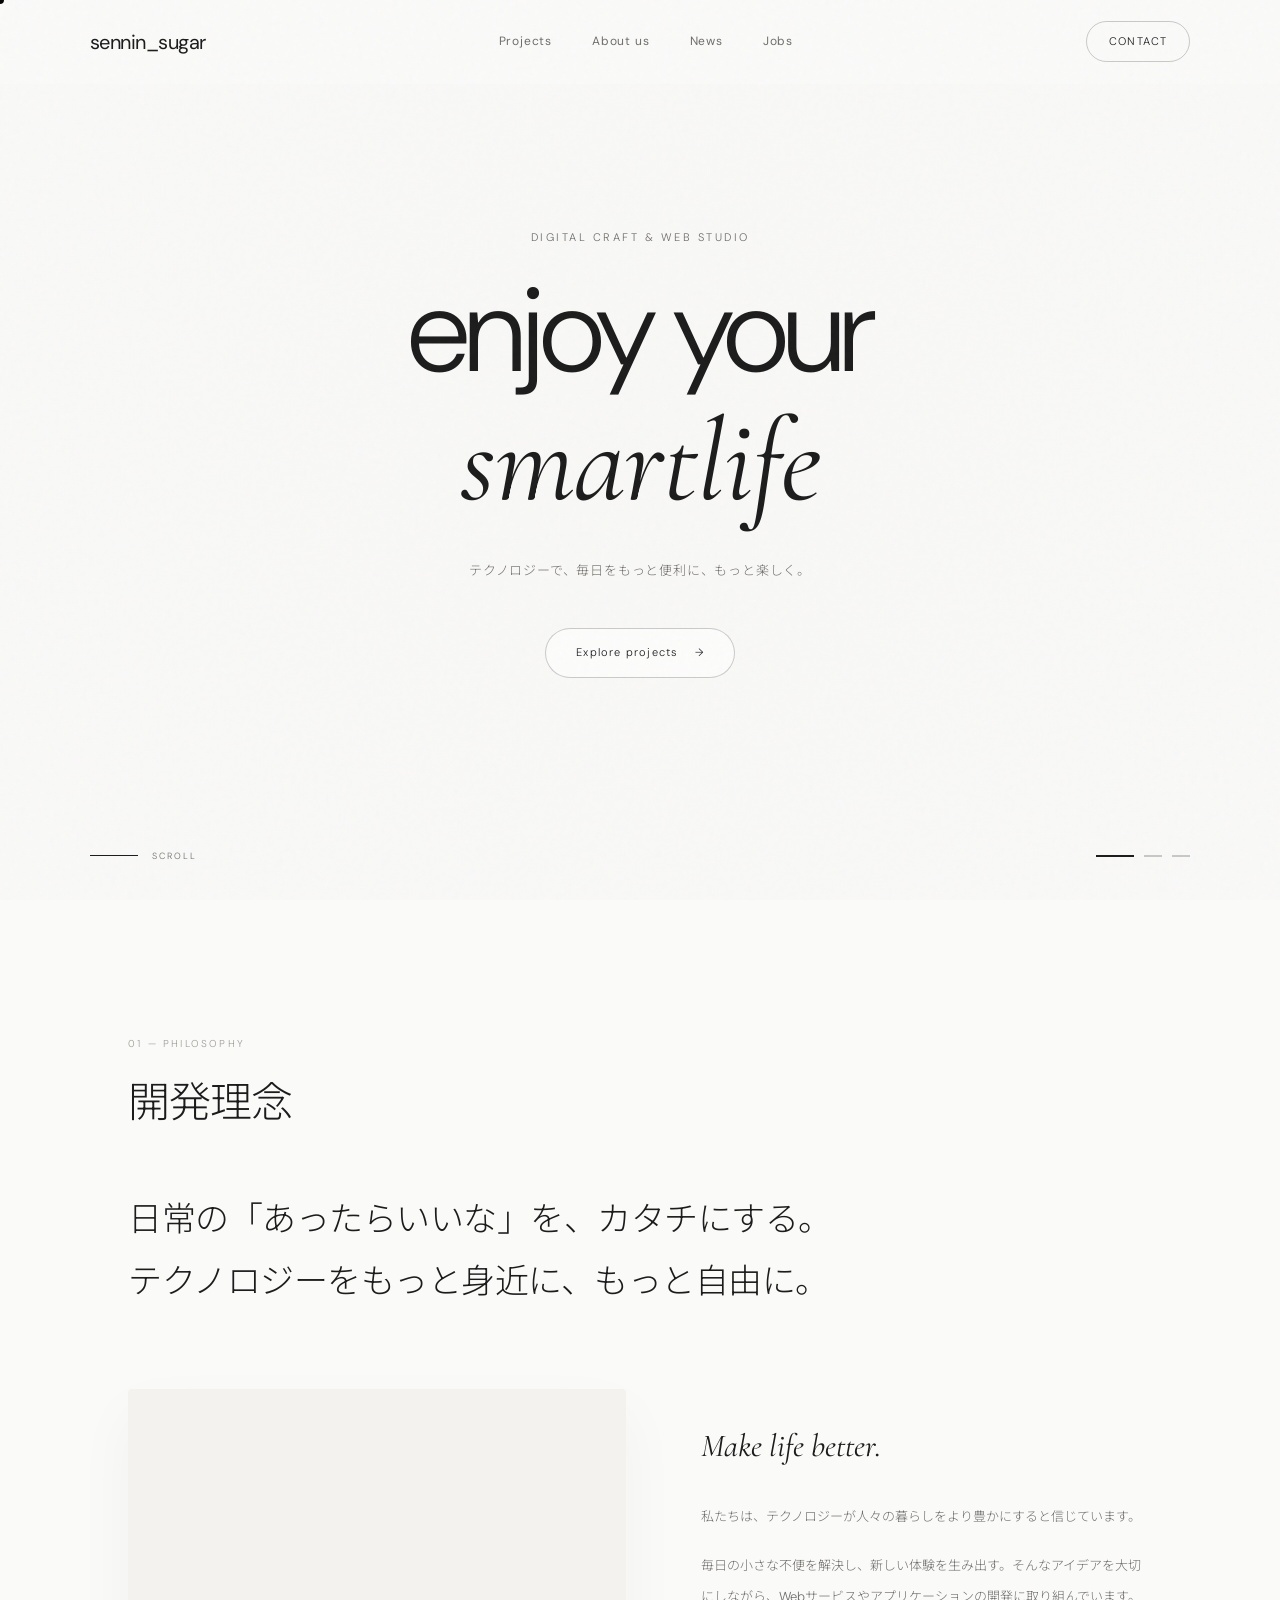
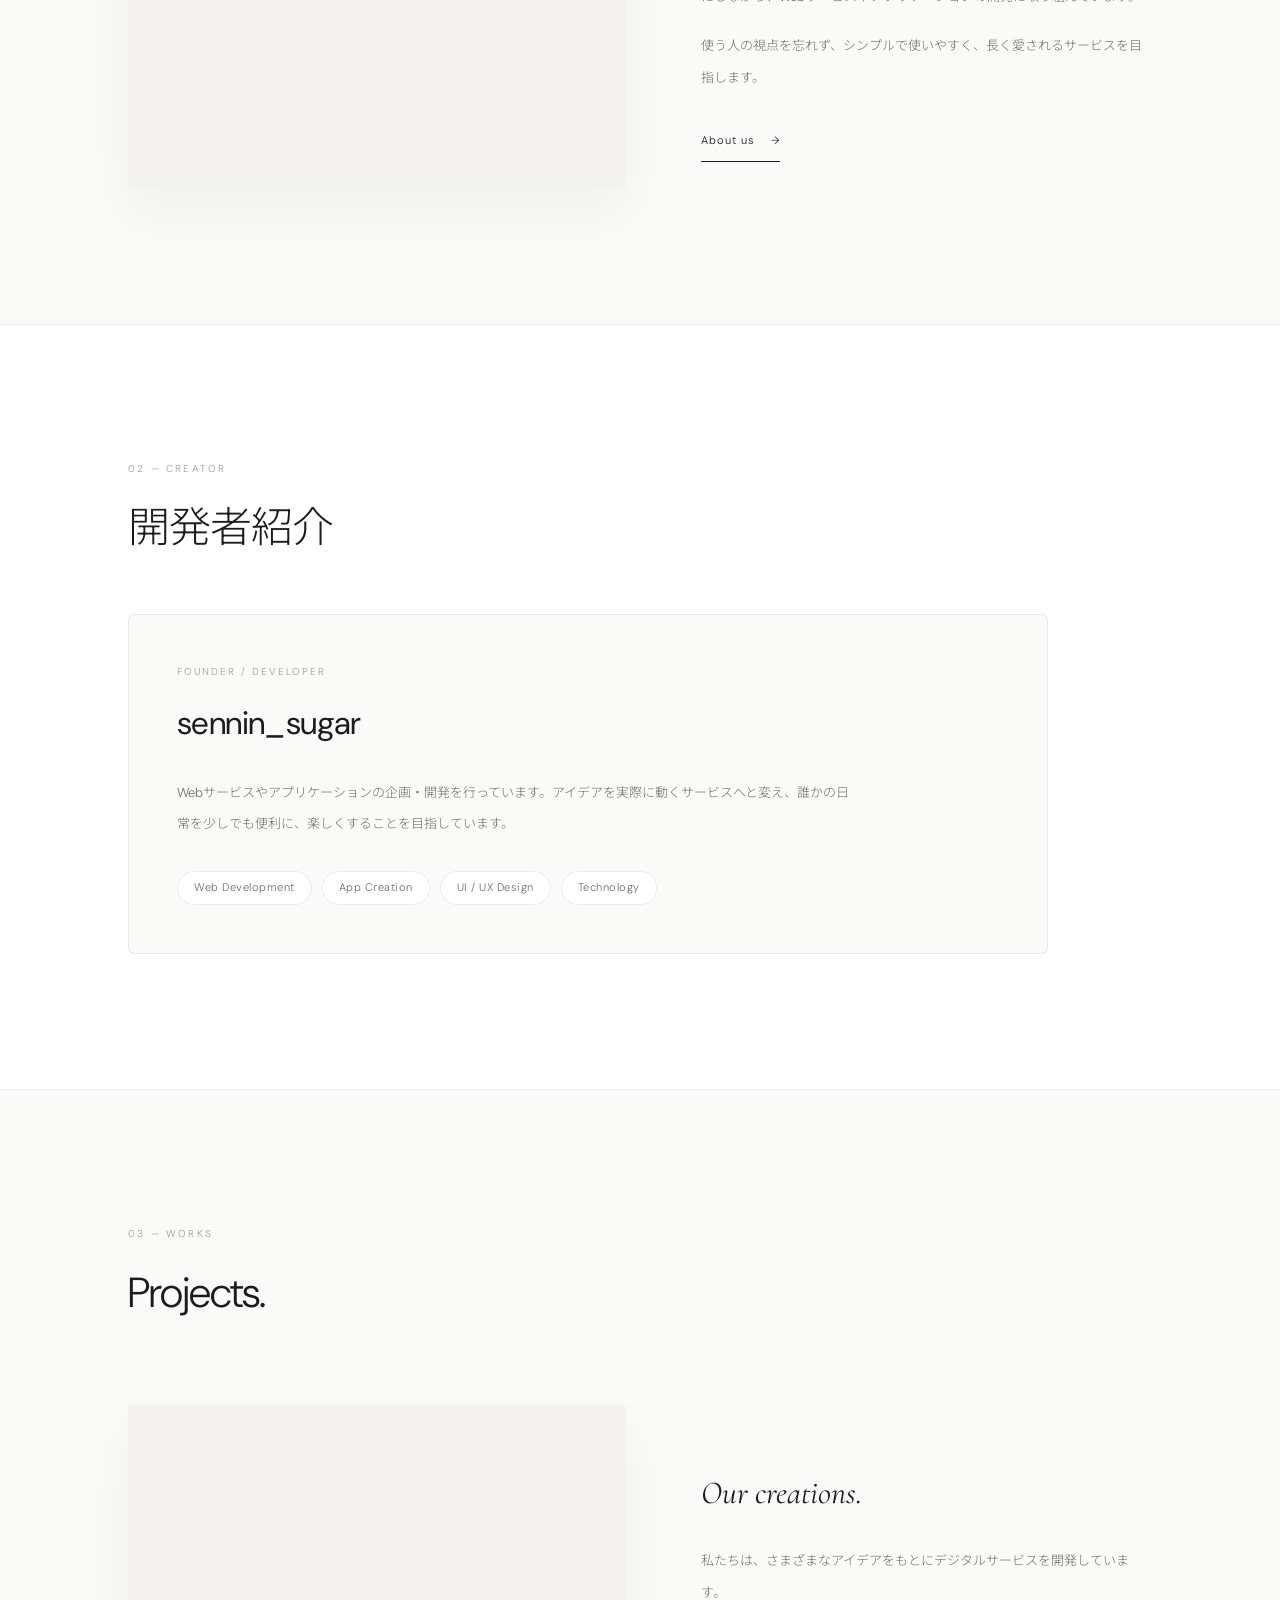
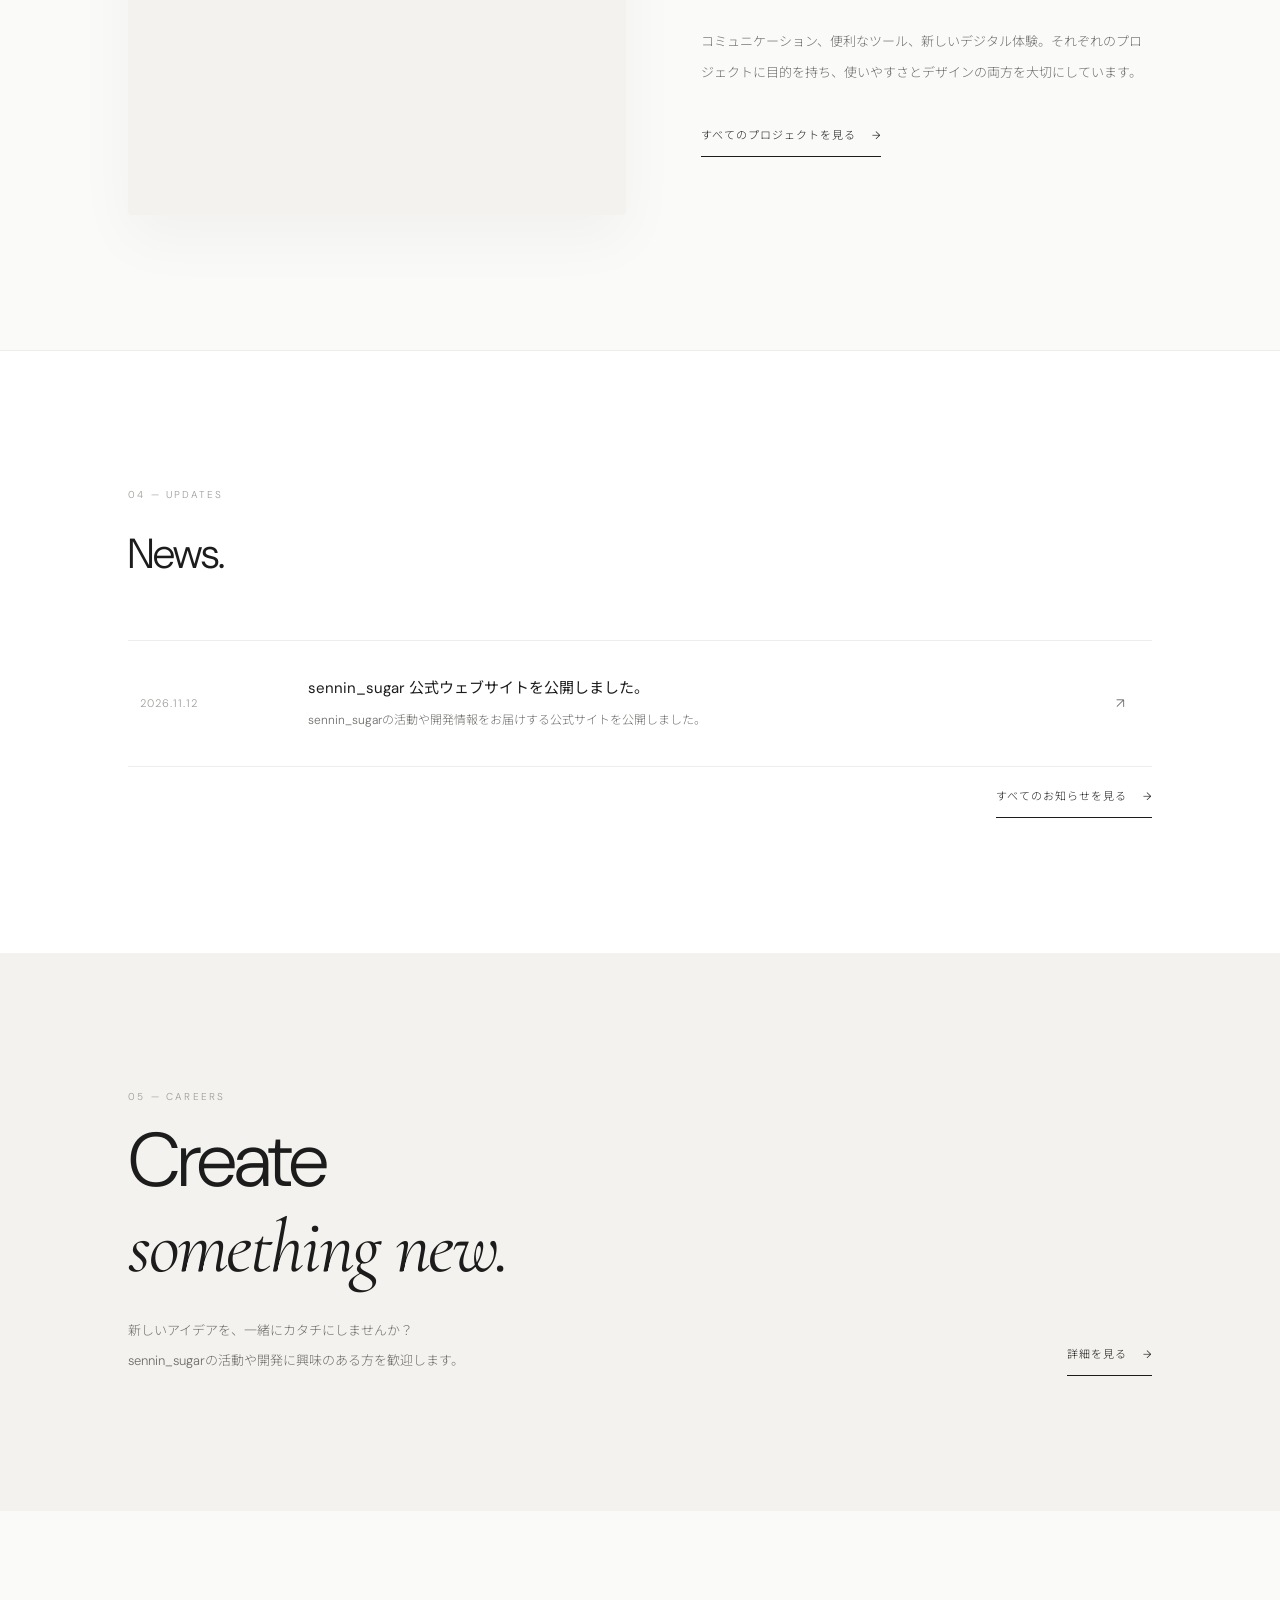
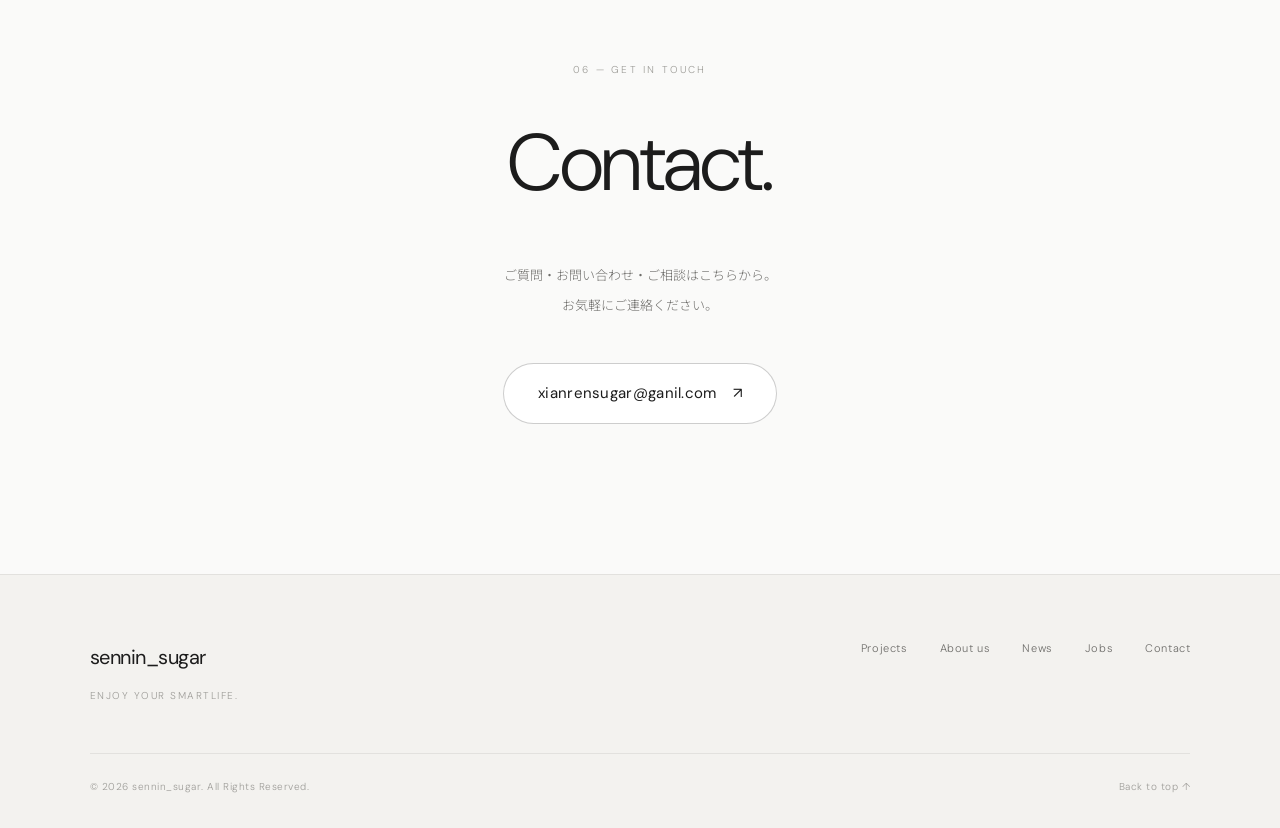
==== index.html @ de4badd2 "chore: auto-extract and push from upload folder [skip ci]" ====
<!DOCTYPE html>
<html lang="ja"><head><meta charset="UTF-8"><meta name="viewport" content="width=device-width, initial-scale=1.0"><meta name="theme-color" content="#fafaf9"><meta name="description" content="sennin_sugar official website"><title>sennin_sugar</title>
<link rel="preconnect" href="https://fonts.googleapis.com"><link rel="preconnect" href="https://fonts.gstatic.com" crossorigin><link href="https://fonts.googleapis.com/css2?family=Cormorant+Garamond:ital,wght@0,400;1,400&family=DM+Sans:wght@300;400;500&family=Noto+Sans+JP:wght@300;400;500&display=swap" rel="stylesheet"><link rel="stylesheet" href="assets/css/style.css"></head><body id="top">

<div class="cursor-dot" id="cursorDot" aria-hidden="true"></div>
<header id="header">
 <a href="index.html" class="logo">sennin_sugar</a>
 <nav class="nav" id="nav">
  <a href="projects.html">Projects</a><a href="about.html">About us</a><a href="news.html">News</a><a href="jobs.html">Jobs</a>
 </nav>
 <div class="header-right"><a href="contact.html" class="header-contact">CONTACT</a>
  <button class="menu-btn" id="menuBtn" aria-label="メニューを開く" aria-expanded="false" aria-controls="nav"><span></span><span></span></button>
 </div>
</header>

<main>
<section class="hero" id="home"><div class="hero-bg">
 <div class="hero-slide active" style="background-image:url('assets/images/hero-1.jpg')"></div>
 <div class="hero-slide" style="background-image:url('assets/images/hero-2.jpg')"></div>
 <div class="hero-slide" style="background-image:url('assets/images/hero-3.jpg')"></div>
</div><div class="hero-content"><span class="hero-eyebrow">Digital Craft &amp; Web Studio</span><h1>enjoy your<br><em>smartlife</em></h1>
<p class="hero-description">テクノロジーで、毎日をもっと便利に、もっと楽しく。</p><a href="projects.html" class="hero-link">Explore projects <span>→</span></a></div>
<div class="hero-bottom"><div class="hero-scroll"><span class="scroll-line"></span>SCROLL</div><div class="hero-pagination"><button class="hero-dot active" aria-label="画像1"></button><button class="hero-dot" aria-label="画像2"></button><button class="hero-dot" aria-label="画像3"></button></div></div></section>
<section class="section about" id="about"><div class="section-header reveal"><span class="section-label">01 — Philosophy</span><h2 class="section-title">開発理念</h2></div>
<div class="about-lead reveal delay-1">日常の「あったらいいな」を、カタチにする。<br>テクノロジーをもっと身近に、もっと自由に。</div>
<div class="about-detail"><div class="about-image reveal"><img src="assets/images/about.jpg" alt="Workspace" loading="lazy"></div><div class="about-text reveal delay-2"><h3>Make life better.</h3>
<p>私たちは、テクノロジーが人々の暮らしをより豊かにすると信じています。</p><p>毎日の小さな不便を解決し、新しい体験を生み出す。そんなアイデアを大切にしながら、Webサービスやアプリケーションの開発に取り組んでいます。</p><p>使う人の視点を忘れず、シンプルで使いやすく、長く愛されるサービスを目指します。</p><a href="about.html" class="text-link">About us <span>→</span></a></div></div></section>
<section class="section developer" id="developer"><div class="section-header reveal"><span class="section-label">02 — Creator</span><h2 class="section-title">開発者紹介</h2></div>
<div class="developer-card reveal delay-1"><p class="developer-role">FOUNDER / DEVELOPER</p><h3 class="developer-name">sennin_sugar</h3><p class="developer-info">Webサービスやアプリケーションの企画・開発を行っています。アイデアを実際に動くサービスへと変え、誰かの日常を少しでも便利に、楽しくすることを目指しています。</p><div class="developer-tags"><span>Web Development</span><span>App Creation</span><span>UI / UX Design</span><span>Technology</span></div></div></section>
<section class="section projects" id="projects"><div class="section-header reveal"><span class="section-label">03 — Works</span><h2 class="section-title">Projects.</h2></div>
<div class="project-feature"><div class="project-image reveal"><img src="assets/images/project-feature.jpg" alt="Digital project" loading="lazy"></div><div class="project-text reveal delay-2"><h3>Our creations.</h3><p>私たちは、さまざまなアイデアをもとにデジタルサービスを開発しています。</p><p>コミュニケーション、便利なツール、新しいデジタル体験。それぞれのプロジェクトに目的を持ち、使いやすさとデザインの両方を大切にしています。</p><a href="projects.html" class="text-link">すべてのプロジェクトを見る <span>→</span></a></div></div></section>
<section class="section news" id="news"><div class="section-header reveal"><span class="section-label">04 — Updates</span><h2 class="section-title">News.</h2></div><div class="news-list reveal delay-1" id="homeNews"><div class="empty-state">Newsを読み込んでいます...</div></div><div style="text-align:right"><a href="news.html" class="text-link">すべてのお知らせを見る <span>→</span></a></div></section>
<section class="section jobs" id="jobs"><div class="jobs-inner"><div class="reveal"><span class="section-label">05 — Careers</span><h2 class="jobs-title">Create<br><span>something new.</span></h2><p class="jobs-description">新しいアイデアを、一緒にカタチにしませんか？<br>sennin_sugarの活動や開発に興味のある方を歓迎します。</p></div><div class="reveal delay-2"><a href="jobs.html" class="text-link">詳細を見る <span>→</span></a></div></div></section>
<section class="section contact" id="contact"><div class="reveal"><span class="section-label">06 — Get in touch</span><h2>Contact.</h2><p>ご質問・お問い合わせ・ご相談はこちらから。<br>お気軽にご連絡ください。</p><a href="mailto:xianrensugar@ganil.com" class="contact-mail">xianrensugar@ganil.com <span>↗</span></a></div></section>
</main>

<footer><div class="footer-top"><div><a href="index.html" class="footer-logo">sennin_sugar</a><p class="footer-caption">ENJOY YOUR SMARTLIFE.</p></div>
<nav class="footer-nav"><a href="projects.html">Projects</a><a href="about.html">About us</a><a href="news.html">News</a><a href="jobs.html">Jobs</a><a href="contact.html">Contact</a></nav></div>
<div class="footer-bottom"><span>© 2026 sennin_sugar. All Rights Reserved.</span><a href="#top">Back to top ↑</a></div></footer>

<script src="assets/js/common.js"></script><script src="assets/js/home.js"></script></body></html>
---- assets/css/style.css ----
:root{--bg-main:#fafaf9;--bg-sub:#f3f2ef;--surface:#fff;--ink:#1c1c1c;--ink-muted:#6e6d6a;--ink-light:#9e9d99;--border:rgba(28,28,28,.08);--border-strong:rgba(28,28,28,.22);--font-sans:'DM Sans','Noto Sans JP',sans-serif;--font-serif:'Cormorant Garamond',serif;--ease-out:cubic-bezier(.22,1,.36,1)}
*{margin:0;padding:0;box-sizing:border-box}
html{scroll-behavior:smooth;scroll-padding-top:88px}
body{background:var(--bg-main);color:var(--ink);font-family:var(--font-sans);font-weight:300;overflow-x:hidden;-webkit-font-smoothing:antialiased;line-height:1.8}
body.menu-open{overflow:hidden}
body::before{content:"";position:fixed;inset:0;pointer-events:none;z-index:9999;opacity:.025;background-image:url("data:image/svg+xml,%3Csvg viewBox='0 0 200 200' xmlns='http://www.w3.org/2000/svg'%3E%3Cfilter id='n'%3E%3CfeTurbulence type='fractalNoise' baseFrequency='.8' numOctaves='3' stitchTiles='stitch'/%3E%3C/filter%3E%3Crect width='100%25' height='100%25' filter='url(%23n)'/%3E%3C/svg%3E")}
a{color:inherit;text-decoration:none}button{font:inherit}img{display:block;max-width:100%}::selection{background:var(--ink);color:var(--bg-main)}
@media(hover:hover) and (pointer:fine){.cursor-dot{position:fixed;top:0;left:0;width:8px;height:8px;background:#fff;border-radius:50%;pointer-events:none;z-index:10000;transform:translate(-50%,-50%);transition:width .3s var(--ease-out),height .3s var(--ease-out),opacity .3s;mix-blend-mode:difference}.cursor-dot.hovering{width:44px;height:44px;opacity:.85}}
header{position:fixed;z-index:1000;top:0;left:0;width:100%;height:84px;padding:0 7%;display:flex;align-items:center;justify-content:space-between;background:rgba(250,250,249,.82);backdrop-filter:blur(16px);-webkit-backdrop-filter:blur(16px);border-bottom:1px solid transparent;transition:height .4s var(--ease-out),border-color .4s,background .4s}
header.scrolled{height:68px;border-bottom-color:var(--border);background:rgba(250,250,249,.94)}
.logo,.footer-logo{font-size:20px;font-weight:400;letter-spacing:-.5px;white-space:nowrap}
.nav{display:flex;align-items:center;gap:40px}
.nav a{position:relative;font-size:12px;font-weight:400;letter-spacing:.8px;color:var(--ink-muted);padding:4px 0;transition:color .3s}
.nav a:after{content:"";position:absolute;bottom:0;left:0;width:100%;height:1px;background:var(--ink);transform:scaleX(0);transform-origin:right;transition:transform .4s var(--ease-out)}
.nav a:hover{color:var(--ink)}.nav a:hover:after{transform:scaleX(1);transform-origin:left}
.header-contact{font-size:11px;letter-spacing:1.2px;padding:10px 22px;border:1px solid var(--border-strong);border-radius:999px;transition:all .35s var(--ease-out)}
.header-contact:hover{background:var(--ink);color:var(--surface);border-color:var(--ink);transform:translateY(-1px)}
.header-right{display:flex;align-items:center;gap:20px}
.menu-btn{display:none;width:42px;height:42px;border:0;background:transparent;cursor:pointer;align-items:center;justify-content:center;flex-direction:column;gap:6px;position:relative;z-index:1003}
.menu-btn span{display:block;width:22px;height:1px;background:var(--ink);transition:transform .35s var(--ease-out)}
.menu-btn.active span:first-child{transform:translateY(3.5px) rotate(45deg)}.menu-btn.active span:last-child{transform:translateY(-3.5px) rotate(-45deg)}
.hero{height:100vh;height:100svh;min-height:660px;position:relative;display:flex;justify-content:center;align-items:center;overflow:hidden;background:var(--bg-sub)}
.hero-bg{position:absolute;inset:0}.hero-slide{position:absolute;inset:0;background-size:cover;background-position:center;opacity:0;transform:scale(1.03);filter:grayscale(20%) contrast(95%);transition:opacity 1.8s,transform 9s linear}.hero-slide.active{opacity:1;transform:scale(1.09)}
.hero-bg:after{content:"";position:absolute;inset:0;background:radial-gradient(circle at center,rgba(250,250,249,.72) 0%,rgba(250,250,249,.88) 100%)}
.hero-content{position:relative;z-index:2;width:100%;max-width:1100px;padding:0 24px;text-align:center}
.hero-eyebrow{display:inline-block;font-size:11px;letter-spacing:2.5px;text-transform:uppercase;color:var(--ink-muted);margin-bottom:20px;animation:appear 1.2s var(--ease-out) both}
.hero h1{font-family:var(--font-sans);font-size:clamp(54px,9.5vw,118px);font-weight:300;line-height:1.08;letter-spacing:-4px;color:var(--ink);animation:appear 1.2s .1s var(--ease-out) both}
.hero h1 em{font-family:var(--font-serif);font-style:italic;font-weight:400;letter-spacing:-1px}
.hero-description{margin-top:32px;font-size:13px;font-weight:300;line-height:2.2;letter-spacing:.8px;color:var(--ink-muted);animation:appear 1.2s .25s var(--ease-out) both}
.hero-link{display:inline-flex;align-items:center;gap:16px;margin-top:42px;padding:14px 30px;border:1px solid var(--border-strong);border-radius:999px;background:rgba(255,255,255,.5);backdrop-filter:blur(8px);font-size:11px;letter-spacing:1.2px;color:var(--ink);animation:appear 1.2s .4s var(--ease-out) both;transition:all .4s var(--ease-out)}
.hero-link:hover{background:var(--ink);color:var(--surface);border-color:var(--ink);gap:24px}
.hero-bottom{position:absolute;z-index:2;left:7%;right:7%;bottom:36px;display:flex;align-items:center;justify-content:space-between}
.hero-scroll{display:flex;align-items:center;gap:14px;color:var(--ink-muted);font-size:9px;letter-spacing:2px}
.scroll-line{width:48px;height:1px;background:rgba(28,28,28,.2);position:relative;overflow:hidden}.scroll-line:after{content:"";position:absolute;inset:0;background:var(--ink);animation:scroll 2.2s infinite var(--ease-out)}
@keyframes scroll{from{transform:translateX(-100%)}to{transform:translateX(100%)}}
.hero-pagination{display:flex;align-items:center;gap:10px}.hero-dot{width:18px;height:2px;background:rgba(28,28,28,.22);border:0;cursor:pointer;transition:width .4s var(--ease-out),background .3s}.hero-dot.active{width:38px;background:var(--ink)}
@keyframes appear{from{opacity:0;transform:translateY(20px)}to{opacity:1;transform:translateY(0)}}
.section{padding:135px 10%;position:relative}.section-header{margin-bottom:48px}.section-label{display:block;font-size:10px;letter-spacing:2.2px;text-transform:uppercase;color:var(--ink-light);margin-bottom:12px}.section-title{font-size:clamp(32px,4vw,42px);font-weight:300;letter-spacing:-1px}
.reveal{opacity:0;transform:translateY(24px);transition:opacity .9s var(--ease-out),transform .9s var(--ease-out)}.reveal.visible{opacity:1;transform:translateY(0)}.delay-1{transition-delay:.12s}.delay-2{transition-delay:.24s}
.about{background:var(--bg-main)}.about-lead{max-width:860px;font-size:clamp(22px,3vw,34px);line-height:1.85;font-weight:300;letter-spacing:-.5px;color:var(--ink)}
.about-detail,.project-feature{display:grid;grid-template-columns:1.05fr .95fr;align-items:center;gap:75px;margin-top:75px}
.about-image,.project-image{height:400px;overflow:hidden;border-radius:4px;background:var(--bg-sub);box-shadow:0 24px 60px rgba(0,0,0,.04)}
.about-image img,.project-image img{width:100%;height:100%;object-fit:cover;transition:transform 1.2s var(--ease-out)}.about-image:hover img,.project-image:hover img{transform:scale(1.04)}
.about-text h3,.project-text h3{font-family:var(--font-serif);font-style:italic;font-size:32px;font-weight:400;margin-bottom:26px;color:var(--ink)}
.about-text p,.project-text p{color:var(--ink-muted);font-size:13px;line-height:2.4;margin-bottom:18px}
.developer{background:var(--surface);border-top:1px solid var(--border);border-bottom:1px solid var(--border)}
.developer-card{max-width:920px;padding:48px;background:var(--bg-main);border:1px solid var(--border);border-radius:6px;position:relative}
.developer-role{font-size:10px;color:var(--ink-light);letter-spacing:2px;margin-bottom:14px}.developer-name{font-size:32px;font-weight:400;letter-spacing:-.6px;margin-bottom:24px}.developer-info{max-width:680px;font-size:13px;line-height:2.4;color:var(--ink-muted)}
.developer-tags{display:flex;flex-wrap:wrap;gap:10px;margin-top:32px}.developer-tags span{color:var(--ink-muted);font-size:11px;letter-spacing:.5px;padding:6px 16px;background:var(--surface);border:1px solid var(--border);border-radius:999px;transition:border-color .3s,color .3s}.developer-tags span:hover{border-color:var(--ink);color:var(--ink)}
.projects{background:var(--bg-main)}.project-image{height:410px}.project-text h3{margin-bottom:24px}
.text-link{display:inline-flex;align-items:center;gap:16px;margin-top:20px;padding-bottom:10px;border-bottom:1px solid var(--ink);font-size:11px;letter-spacing:1px;transition:gap .35s var(--ease-out),opacity .3s}.text-link:hover{gap:26px;opacity:.7}
.news{background:var(--surface);border-top:1px solid var(--border)}.news-list{border-top:1px solid var(--border)}
.news-item{display:grid;grid-template-columns:140px 1fr 40px;align-items:center;gap:28px;padding:34px 12px;border-bottom:1px solid var(--border);transition:background .35s,padding .35s var(--ease-out)}
.news-item:hover{background:var(--bg-main);padding-left:22px}.news-date{font-size:11px;letter-spacing:1px;color:var(--ink-light)}.news-content h3{font-size:15px;font-weight:400;line-height:1.8;color:var(--ink)}.news-content p{font-size:12px;color:var(--ink-muted);line-height:2;margin-top:6px}.news-arrow{font-size:14px;color:var(--ink-muted);text-align:center;transition:transform .35s var(--ease-out),color .3s}.news-item:hover .news-arrow{transform:translate(3px,-3px);color:var(--ink)}
.jobs{background:var(--bg-sub)}.jobs-inner{display:flex;align-items:flex-end;justify-content:space-between;gap:40px}.jobs-title{font-size:clamp(44px,6.5vw,76px);font-weight:300;letter-spacing:-2px;line-height:1.12}.jobs-title span{font-family:var(--font-serif);font-style:italic;font-weight:400}.jobs-description{margin-top:26px;color:var(--ink-muted);font-size:13px;line-height:2.3}
.contact{text-align:center;padding-top:150px;padding-bottom:150px;background:var(--bg-main)}.contact h2{font-size:clamp(46px,7vw,80px);font-weight:300;letter-spacing:-2px}.contact p{margin:26px 0 42px;color:var(--ink-muted);font-size:13px;line-height:2.3}
.contact-mail{display:inline-flex;align-items:center;gap:16px;padding:16px 34px;border:1px solid var(--border-strong);border-radius:999px;background:var(--surface);font-size:15px;font-weight:400;letter-spacing:.3px;transition:all .4s var(--ease-out)}.contact-mail:hover{background:var(--ink);color:var(--surface);border-color:var(--ink);gap:24px;transform:translateY(-2px);box-shadow:0 14px 30px rgba(0,0,0,.08)}
footer{background:var(--bg-sub);padding:64px 7% 32px;border-top:1px solid var(--border)}.footer-top{display:flex;justify-content:space-between;align-items:flex-start;gap:35px;padding-bottom:48px}.footer-caption{font-size:10px;color:var(--ink-light);margin-top:12px;letter-spacing:1.5px}.footer-nav{display:flex;flex-wrap:wrap;gap:32px}.footer-nav a{font-size:11px;letter-spacing:.6px;color:var(--ink-muted);transition:color .25s}.footer-nav a:hover{color:var(--ink)}.footer-bottom{display:flex;justify-content:space-between;align-items:center;gap:20px;padding-top:24px;border-top:1px solid var(--border);color:var(--ink-light);font-size:10px;letter-spacing:.5px}.footer-bottom a:hover{color:var(--ink)}
/* Secondary pages */
.page-hero{padding:170px 10% 85px;background:var(--bg-sub);min-height:340px}.page-hero h1{font-size:clamp(42px,7vw,76px);font-weight:300;letter-spacing:-2px;line-height:1.15}.page-hero p{margin-top:22px;color:var(--ink-muted);font-size:13px;line-height:2.2}.page-content{padding:90px 10% 130px;min-height:40vh}.page-intro{max-width:760px;color:var(--ink-muted);font-size:14px;line-height:2.4;margin-bottom:55px}
.card-grid{display:grid;grid-template-columns:repeat(3,minmax(0,1fr));gap:28px}.content-card{display:block;background:var(--surface);border:1px solid var(--border);transition:transform .4s var(--ease-out),box-shadow .4s}.content-card:hover{transform:translateY(-5px);box-shadow:0 18px 45px rgba(0,0,0,.06)}.content-card img{width:100%;aspect-ratio:1.45;object-fit:cover;background:var(--bg-sub)}.content-card-body{padding:24px}.content-card small{color:var(--ink-light);font-size:10px;letter-spacing:1px}.content-card h2{font-size:19px;font-weight:400;margin:9px 0}.content-card p{font-size:12px;line-height:2.1;color:var(--ink-muted)}
.detail-layout{max-width:900px;margin:0 auto}.detail-image{width:100%;max-height:520px;aspect-ratio:16/9;object-fit:cover;background:var(--bg-sub);margin-bottom:42px}.detail-meta{font-size:11px;letter-spacing:1px;color:var(--ink-light);margin-bottom:16px}.detail-title{font-size:clamp(30px,5vw,48px);font-weight:300;line-height:1.4;margin-bottom:30px}.detail-body{font-size:14px;line-height:2.5;color:var(--ink-muted);white-space:pre-line}.detail-body p{margin-bottom:22px}.back-link{display:inline-flex;gap:12px;align-items:center;margin-top:50px;padding-bottom:8px;border-bottom:1px solid var(--ink);font-size:12px}
.news-detail-list{border-top:1px solid var(--border)}.news-detail-list .news-item{grid-template-columns:140px 1fr 40px}
.empty-state{padding:50px 20px;text-align:center;color:var(--ink-muted);border:1px solid var(--border);font-size:13px}
@media(max-width:850px){header{height:70px;padding:0 6%}header.scrolled{height:64px}.header-contact{display:none}.menu-btn{display:flex}.nav{position:fixed;top:70px;left:0;right:0;height:calc(100vh - 70px);height:calc(100dvh - 70px);background:rgba(250,250,249,.98);backdrop-filter:blur(16px);display:flex;flex-direction:column;justify-content:center;align-items:center;gap:34px;opacity:0;visibility:hidden;pointer-events:none;transform:translateY(-10px);transition:opacity .35s,transform .35s var(--ease-out),visibility .35s;z-index:1001}.nav.open{opacity:1;visibility:visible;pointer-events:auto;transform:translateY(0)}.nav a{font-size:24px;font-weight:300}.section{padding:95px 7%}.about-detail,.project-feature{grid-template-columns:1fr;gap:40px}.about-image,.project-image{height:310px}.developer-card{padding:32px 24px}.jobs-inner{align-items:flex-start;flex-direction:column;gap:32px}.footer-top{flex-direction:column}.page-hero{padding:140px 7% 70px}.page-content{padding:70px 7% 100px}.card-grid{grid-template-columns:repeat(2,minmax(0,1fr))}}
@media(max-width:520px){.hero{min-height:600px}.hero h1{font-size:52px;letter-spacing:-2px}.hero-description{font-size:12px}.hero-bottom{left:6%;right:6%;bottom:24px}.section{padding:85px 6%}.news-item{grid-template-columns:1fr 25px;gap:8px;padding:26px 4px}.news-date{grid-column:1}.news-content{grid-column:1}.news-arrow{grid-column:2;grid-row:1/3}.contact{padding-top:110px;padding-bottom:110px}.contact-mail{font-size:13px;padding:14px 26px}.footer-nav{gap:20px}.footer-bottom{flex-direction:column;align-items:flex-start}.card-grid{grid-template-columns:1fr}.page-hero{padding:125px 6% 60px}.page-content{padding:60px 6% 85px}.news-detail-list .news-item{grid-template-columns:1fr 25px}}
@media(prefers-reduced-motion:reduce){*,*:before,*:after{animation-duration:.01ms!important;animation-iteration-count:1!important;transition-duration:.01ms!important;scroll-behavior:auto!important}.cursor-dot{display:none!important}.reveal{opacity:1;transform:none}}
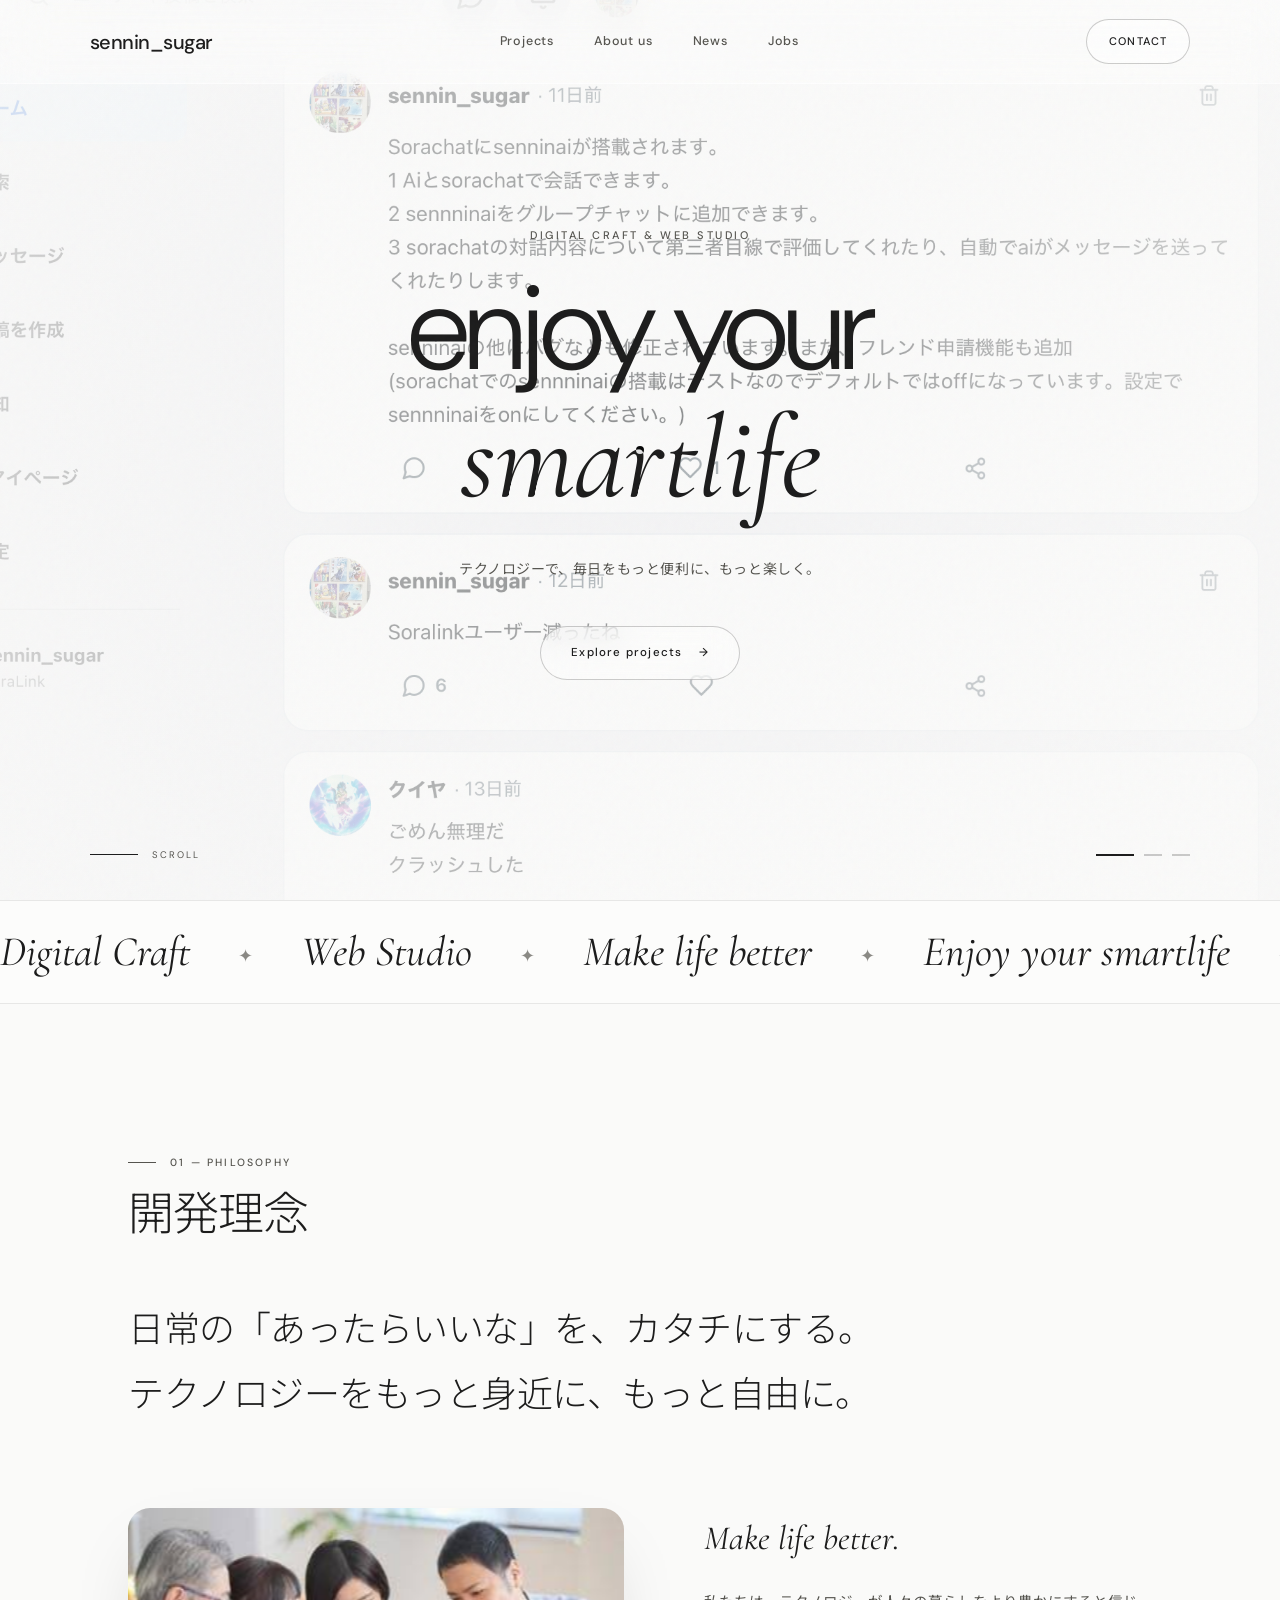
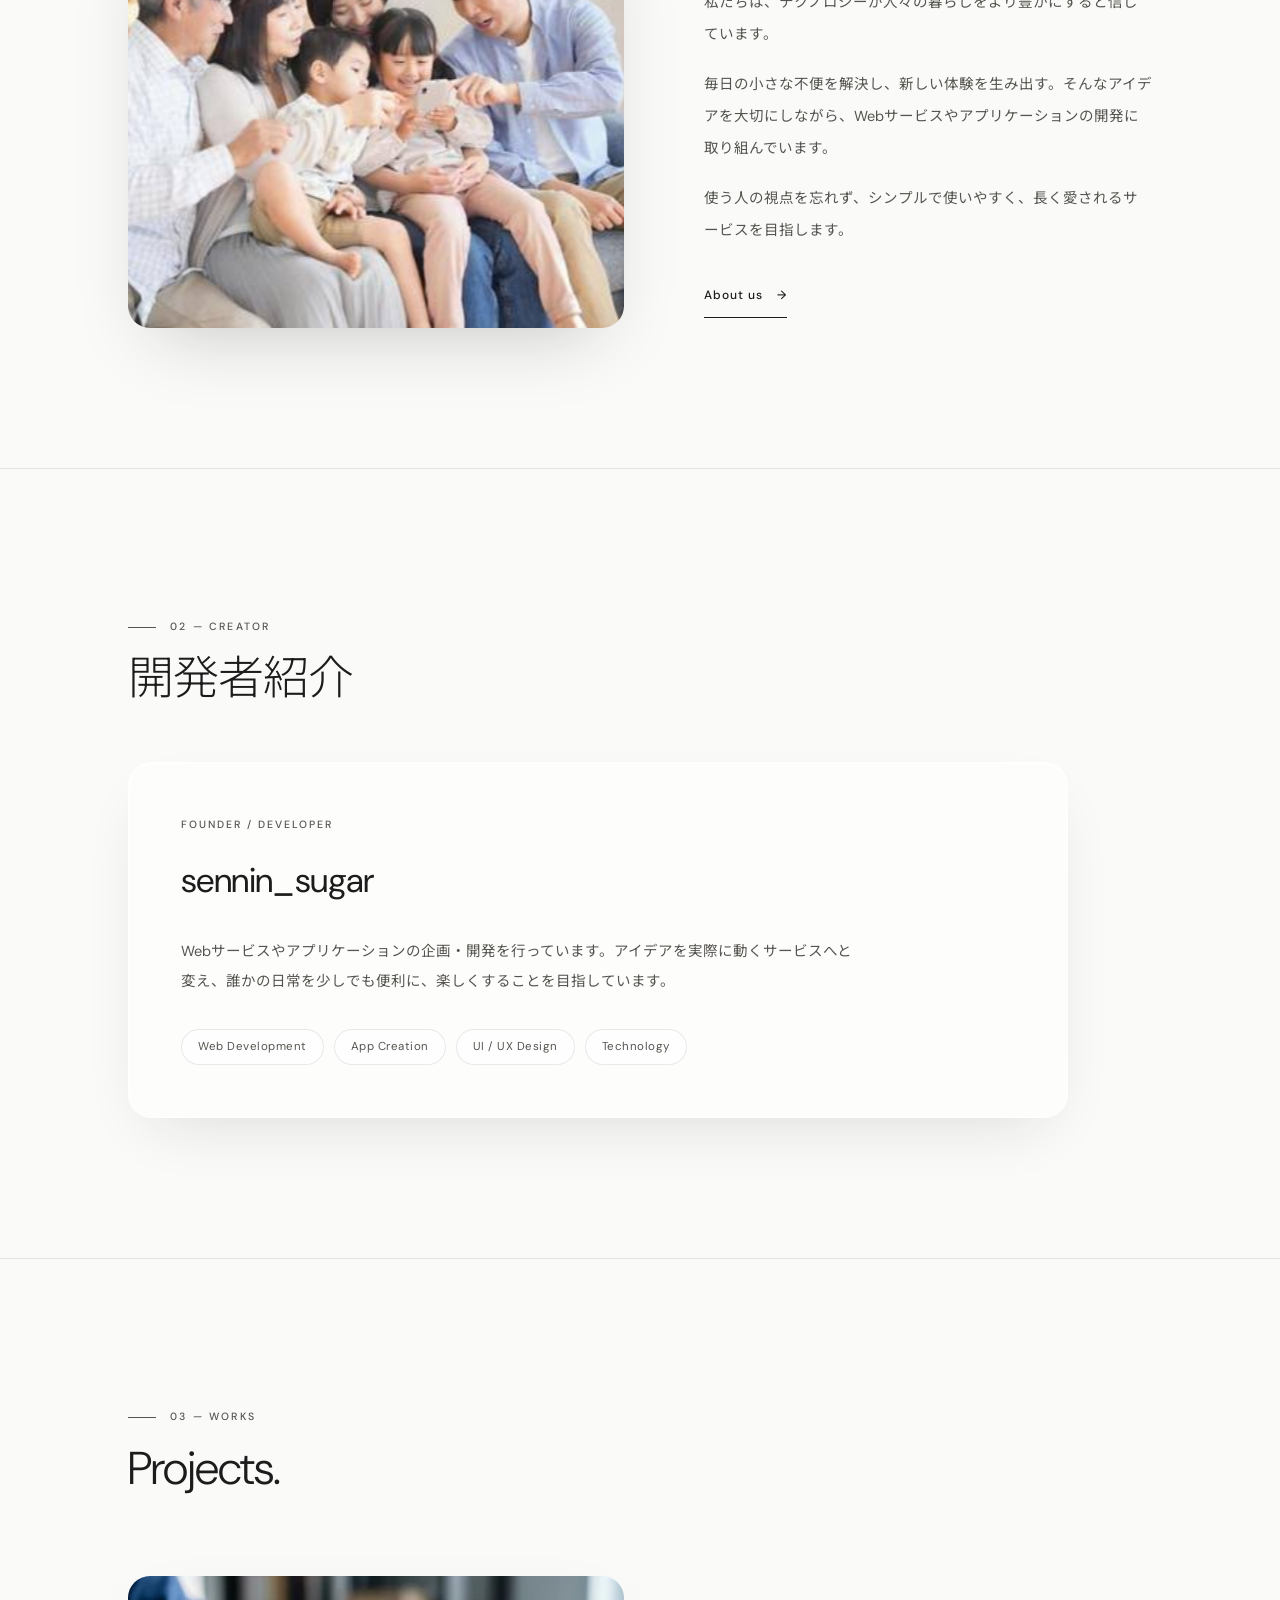
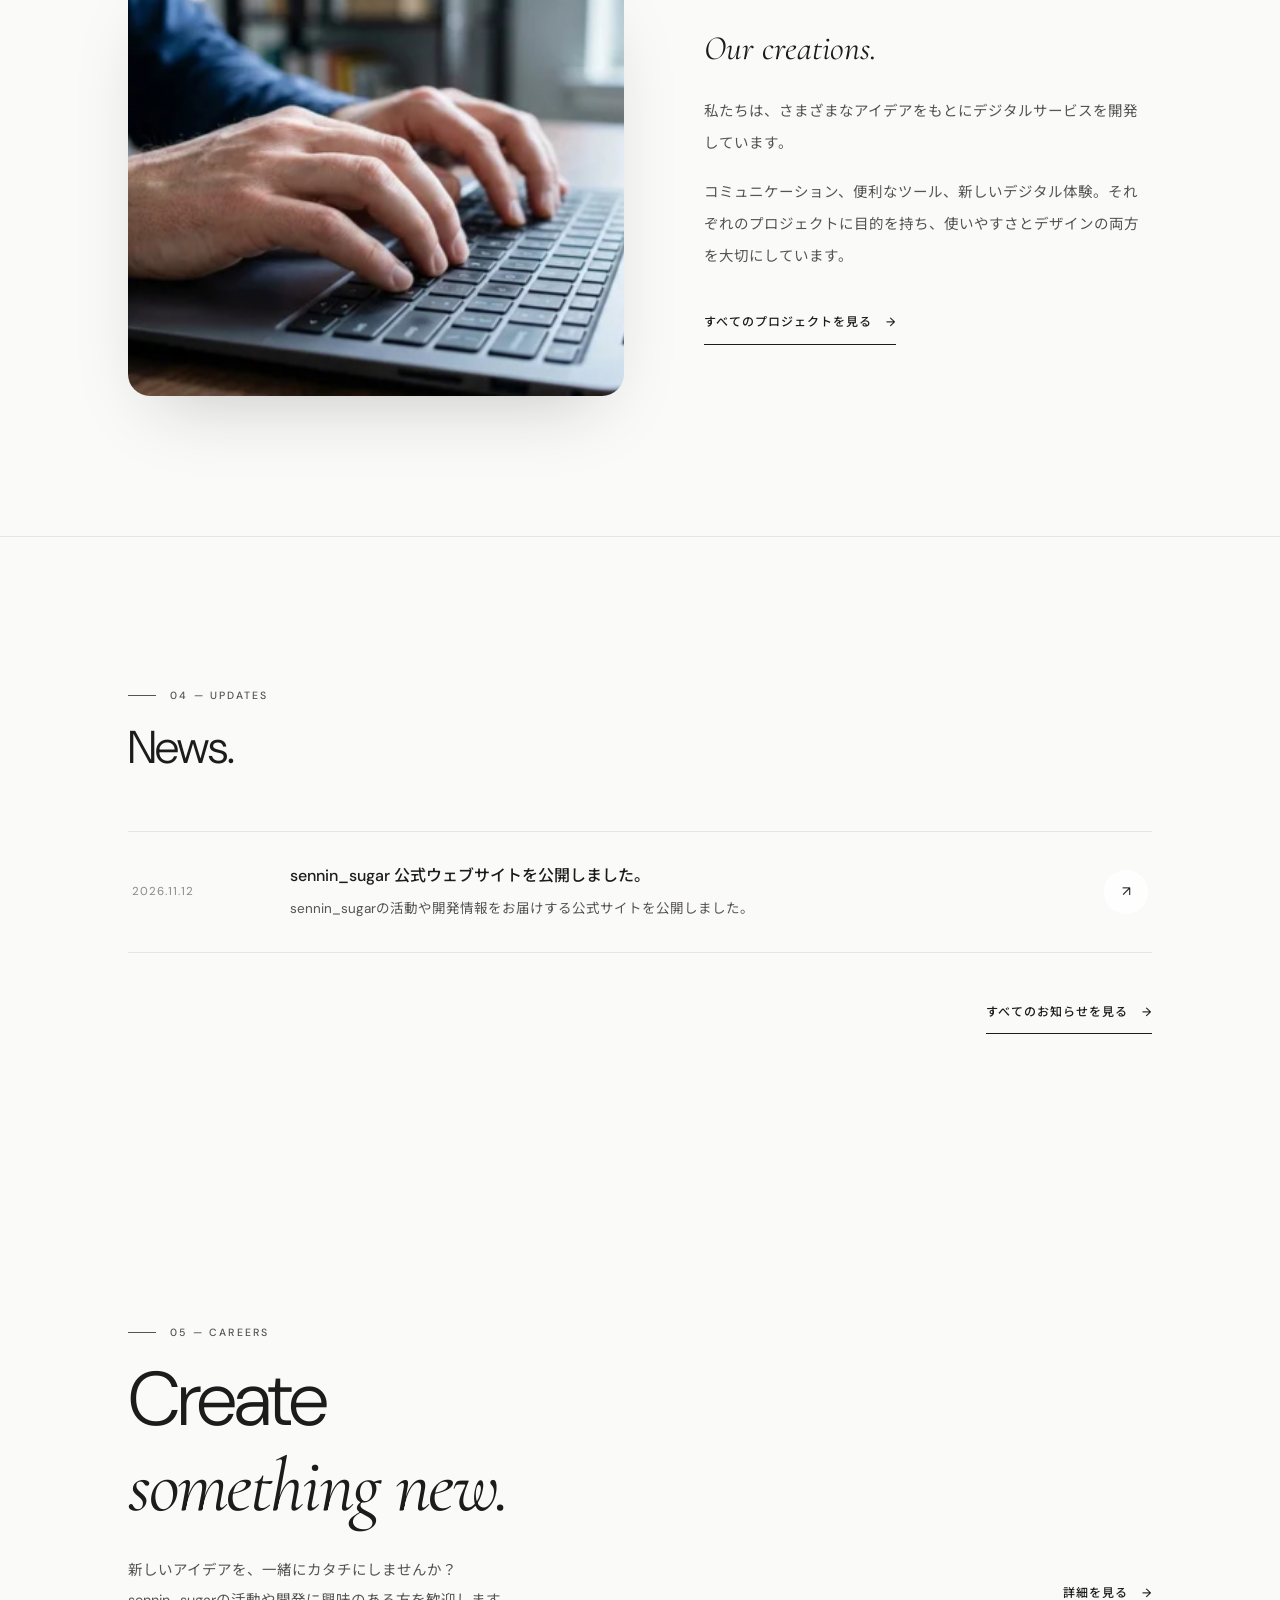
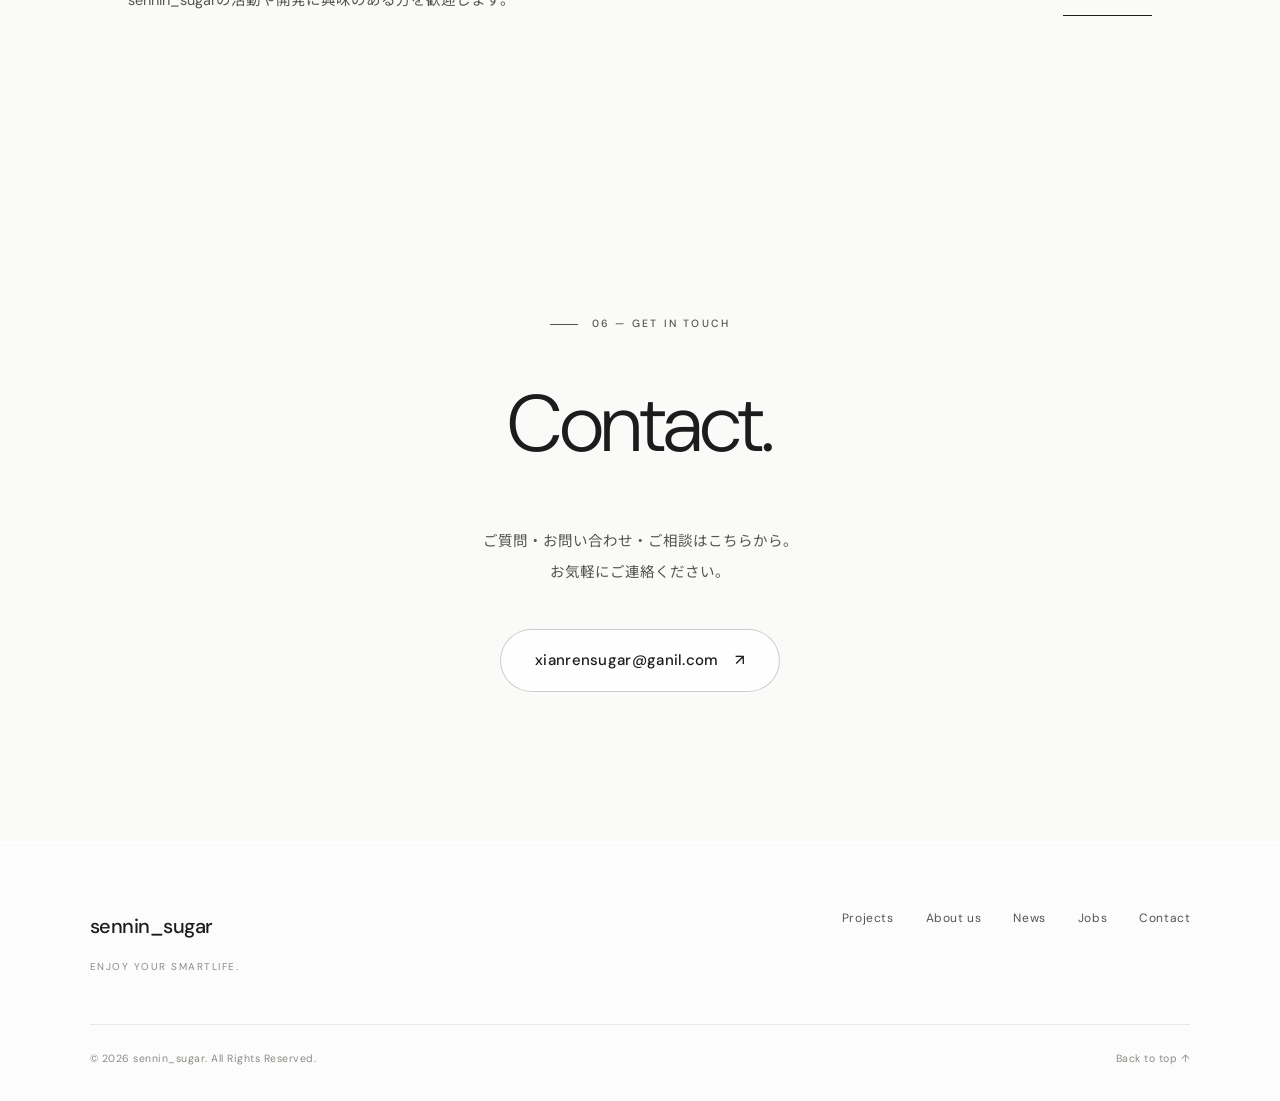
==== commit 912300f3: "chore: auto-extract and push from upload folder [skip ci]" ====
--- a/index.html
+++ b/index.html
@@ -19,19 +19,30 @@
  <div class="hero-slide" style="background-image:url('assets/images/hero-2.jpg')"></div>
  <div class="hero-slide" style="background-image:url('assets/images/hero-3.jpg')"></div>
 </div><div class="hero-content"><span class="hero-eyebrow">Digital Craft &amp; Web Studio</span><h1>enjoy your<br><em>smartlife</em></h1>
-<p class="hero-description">テクノロジーで、毎日をもっと便利に、もっと楽しく。</p><a href="projects.html" class="hero-link">Explore projects <span>→</span></a></div>
+<p class="hero-description">テクノロジーで、毎日をもっと便利に、もっと楽しく。</p><a href="projects.html" class="hero-link magnetic">Explore projects <span>→</span></a></div>
 <div class="hero-bottom"><div class="hero-scroll"><span class="scroll-line"></span>SCROLL</div><div class="hero-pagination"><button class="hero-dot active" aria-label="画像1"></button><button class="hero-dot" aria-label="画像2"></button><button class="hero-dot" aria-label="画像3"></button></div></div></section>
+
+<div class="marquee" aria-hidden="true"><div class="marquee-track">
+ <div class="marquee-group"><span>Digital Craft</span><span>Web Studio</span><span>Make life better</span><span>Enjoy your smartlife</span></div>
+ <div class="marquee-group"><span>Digital Craft</span><span>Web Studio</span><span>Make life better</span><span>Enjoy your smartlife</span></div>
+</div></div>
+
 <section class="section about" id="about"><div class="section-header reveal"><span class="section-label">01 — Philosophy</span><h2 class="section-title">開発理念</h2></div>
 <div class="about-lead reveal delay-1">日常の「あったらいいな」を、カタチにする。<br>テクノロジーをもっと身近に、もっと自由に。</div>
-<div class="about-detail"><div class="about-image reveal"><img src="assets/images/about.jpg" alt="Workspace" loading="lazy"></div><div class="about-text reveal delay-2"><h3>Make life better.</h3>
+<div class="about-detail"><div class="about-image reveal r-left"><img src="assets/images/about.jpg" alt="Workspace" data-parallax loading="lazy"></div><div class="about-text reveal r-right delay-2"><h3>Make life better.</h3>
 <p>私たちは、テクノロジーが人々の暮らしをより豊かにすると信じています。</p><p>毎日の小さな不便を解決し、新しい体験を生み出す。そんなアイデアを大切にしながら、Webサービスやアプリケーションの開発に取り組んでいます。</p><p>使う人の視点を忘れず、シンプルで使いやすく、長く愛されるサービスを目指します。</p><a href="about.html" class="text-link">About us <span>→</span></a></div></div></section>
+
 <section class="section developer" id="developer"><div class="section-header reveal"><span class="section-label">02 — Creator</span><h2 class="section-title">開発者紹介</h2></div>
-<div class="developer-card reveal delay-1"><p class="developer-role">FOUNDER / DEVELOPER</p><h3 class="developer-name">sennin_sugar</h3><p class="developer-info">Webサービスやアプリケーションの企画・開発を行っています。アイデアを実際に動くサービスへと変え、誰かの日常を少しでも便利に、楽しくすることを目指しています。</p><div class="developer-tags"><span>Web Development</span><span>App Creation</span><span>UI / UX Design</span><span>Technology</span></div></div></section>
+<div class="reveal r-zoom delay-1"><div class="developer-card"><p class="developer-role">FOUNDER / DEVELOPER</p><h3 class="developer-name">sennin_sugar</h3><p class="developer-info">Webサービスやアプリケーションの企画・開発を行っています。アイデアを実際に動くサービスへと変え、誰かの日常を少しでも便利に、楽しくすることを目指しています。</p><div class="developer-tags"><span>Web Development</span><span>App Creation</span><span>UI / UX Design</span><span>Technology</span></div></div></div></section>
+
 <section class="section projects" id="projects"><div class="section-header reveal"><span class="section-label">03 — Works</span><h2 class="section-title">Projects.</h2></div>
-<div class="project-feature"><div class="project-image reveal"><img src="assets/images/project-feature.jpg" alt="Digital project" loading="lazy"></div><div class="project-text reveal delay-2"><h3>Our creations.</h3><p>私たちは、さまざまなアイデアをもとにデジタルサービスを開発しています。</p><p>コミュニケーション、便利なツール、新しいデジタル体験。それぞれのプロジェクトに目的を持ち、使いやすさとデザインの両方を大切にしています。</p><a href="projects.html" class="text-link">すべてのプロジェクトを見る <span>→</span></a></div></div></section>
-<section class="section news" id="news"><div class="section-header reveal"><span class="section-label">04 — Updates</span><h2 class="section-title">News.</h2></div><div class="news-list reveal delay-1" id="homeNews"><div class="empty-state">Newsを読み込んでいます...</div></div><div style="text-align:right"><a href="news.html" class="text-link">すべてのお知らせを見る <span>→</span></a></div></section>
-<section class="section jobs" id="jobs"><div class="jobs-inner"><div class="reveal"><span class="section-label">05 — Careers</span><h2 class="jobs-title">Create<br><span>something new.</span></h2><p class="jobs-description">新しいアイデアを、一緒にカタチにしませんか？<br>sennin_sugarの活動や開発に興味のある方を歓迎します。</p></div><div class="reveal delay-2"><a href="jobs.html" class="text-link">詳細を見る <span>→</span></a></div></div></section>
-<section class="section contact" id="contact"><div class="reveal"><span class="section-label">06 — Get in touch</span><h2>Contact.</h2><p>ご質問・お問い合わせ・ご相談はこちらから。<br>お気軽にご連絡ください。</p><a href="mailto:xianrensugar@ganil.com" class="contact-mail">xianrensugar@ganil.com <span>↗</span></a></div></section>
+<div class="project-feature"><div class="project-image reveal r-left"><img src="assets/images/project-feature.jpg" alt="Digital project" data-parallax loading="lazy"></div><div class="project-text reveal r-right delay-2"><h3>Our creations.</h3><p>私たちは、さまざまなアイデアをもとにデジタルサービスを開発しています。</p><p>コミュニケーション、便利なツール、新しいデジタル体験。それぞれのプロジェクトに目的を持ち、使いやすさとデザインの両方を大切にしています。</p><a href="projects.html" class="text-link">すべてのプロジェクトを見る <span>→</span></a></div></div></section>
+
+<section class="section news" id="news"><div class="section-header reveal"><span class="section-label">04 — Updates</span><h2 class="section-title">News.</h2></div><div class="news-list reveal delay-1" id="homeNews"><div class="empty-state">Newsを読み込んでいます...</div></div><div style="text-align:right;margin-top:28px"><a href="news.html" class="text-link">すべてのお知らせを見る <span>→</span></a></div></section>
+
+<section class="section jobs" id="jobs"><div class="jobs-inner"><div class="reveal r-left"><span class="section-label">05 — Careers</span><h2 class="jobs-title">Create<br><span>something new.</span></h2><p class="jobs-description">新しいアイデアを、一緒にカタチにしませんか？<br>sennin_sugarの活動や開発に興味のある方を歓迎します。</p></div><div class="reveal r-right delay-2"><a href="jobs.html" class="text-link">詳細を見る <span>→</span></a></div></div></section>
+
+<section class="section contact" id="contact"><div class="reveal"><span class="section-label">06 — Get in touch</span><h2>Contact.</h2><p>ご質問・お問い合わせ・ご相談はこちらから。<br>お気軽にご連絡ください。</p><a href="mailto:xianrensugar@ganil.com" class="contact-mail magnetic">xianrensugar@ganil.com <span>↗</span></a></div></section>
 </main>
 
 <footer><div class="footer-top"><div><a href="index.html" class="footer-logo">sennin_sugar</a><p class="footer-caption">ENJOY YOUR SMARTLIFE.</p></div>
--- a/assets/css/style.css
+++ b/assets/css/style.css
@@ -1,67 +1,247 @@
-:root{--bg-main:#fafaf9;--bg-sub:#f3f2ef;--surface:#fff;--ink:#1c1c1c;--ink-muted:#6e6d6a;--ink-light:#9e9d99;--border:rgba(28,28,28,.08);--border-strong:rgba(28,28,28,.22);--font-sans:'DM Sans','Noto Sans JP',sans-serif;--font-serif:'Cormorant Garamond',serif;--ease-out:cubic-bezier(.22,1,.36,1)}
+:root{
+--bg-main:#fafaf9;--bg-sub:#f1f0ec;--surface:#fff;
+--ink:#1c1c1c;--ink-muted:#55544f;--ink-light:#8a8984;
+--border:rgba(28,28,28,.09);--border-strong:rgba(28,28,28,.22);
+--glass:rgba(255,255,255,.52);--glass-strong:rgba(255,255,255,.8);--glass-line:rgba(255,255,255,.78);
+--glass-shadow:0 1px 0 rgba(255,255,255,.9) inset,0 24px 60px -24px rgba(28,28,28,.14);
+--font-sans:'DM Sans','Noto Sans JP',sans-serif;--font-serif:'Cormorant Garamond',serif;
+--ease-out:cubic-bezier(.22,1,.36,1)
+}
 *{margin:0;padding:0;box-sizing:border-box}
-html{scroll-behavior:smooth;scroll-padding-top:88px}
-body{background:var(--bg-main);color:var(--ink);font-family:var(--font-sans);font-weight:300;overflow-x:hidden;-webkit-font-smoothing:antialiased;line-height:1.8}
+html{scroll-behavior:smooth;scroll-padding-top:96px}
+body{background:var(--bg-main);color:var(--ink);font-family:var(--font-sans);font-weight:400;font-size:15px;line-height:1.9;overflow-x:hidden;-webkit-font-smoothing:antialiased;animation:pageIn .9s var(--ease-out) both}
+body.is-leaving{animation:pageOut .35s ease forwards}
 body.menu-open{overflow:hidden}
+@keyframes pageIn{from{opacity:0}to{opacity:1}}
+@keyframes pageOut{to{opacity:0;transform:translateY(-8px)}}
 body::before{content:"";position:fixed;inset:0;pointer-events:none;z-index:9999;opacity:.025;background-image:url("data:image/svg+xml,%3Csvg viewBox='0 0 200 200' xmlns='http://www.w3.org/2000/svg'%3E%3Cfilter id='n'%3E%3CfeTurbulence type='fractalNoise' baseFrequency='.8' numOctaves='3' stitchTiles='stitch'/%3E%3C/filter%3E%3Crect width='100%25' height='100%25' filter='url(%23n)'/%3E%3C/svg%3E")}
 a{color:inherit;text-decoration:none}button{font:inherit}img{display:block;max-width:100%}::selection{background:var(--ink);color:var(--bg-main)}
-@media(hover:hover) and (pointer:fine){.cursor-dot{position:fixed;top:0;left:0;width:8px;height:8px;background:#fff;border-radius:50%;pointer-events:none;z-index:10000;transform:translate(-50%,-50%);transition:width .3s var(--ease-out),height .3s var(--ease-out),opacity .3s;mix-blend-mode:difference}.cursor-dot.hovering{width:44px;height:44px;opacity:.85}}
-header{position:fixed;z-index:1000;top:0;left:0;width:100%;height:84px;padding:0 7%;display:flex;align-items:center;justify-content:space-between;background:rgba(250,250,249,.82);backdrop-filter:blur(16px);-webkit-backdrop-filter:blur(16px);border-bottom:1px solid transparent;transition:height .4s var(--ease-out),border-color .4s,background .4s}
-header.scrolled{height:68px;border-bottom-color:var(--border);background:rgba(250,250,249,.94)}
-.logo,.footer-logo{font-size:20px;font-weight:400;letter-spacing:-.5px;white-space:nowrap}
+:focus-visible{outline:2px solid var(--ink);outline-offset:4px;border-radius:4px}
+
+/* 背景の光の層（ガラス感の下地） */
+.ambient{position:fixed;inset:0;z-index:-1;overflow:hidden;pointer-events:none}
+.ambient span{position:absolute;border-radius:50%;filter:blur(90px);opacity:.6;animation:drift 26s ease-in-out infinite alternate}
+.ambient span:nth-child(1){width:55vw;height:55vw;left:-14vw;top:-16vw;background:#e6e1d6}
+.ambient span:nth-child(2){width:48vw;height:48vw;right:-16vw;top:28vh;background:#d9e3ea;animation-duration:32s}
+.ambient span:nth-child(3){width:42vw;height:42vw;left:28vw;bottom:-20vw;background:#f1e3d6;animation-duration:38s}
+@keyframes drift{from{transform:translate3d(0,0,0) scale(1)}to{transform:translate3d(5vw,6vh,0) scale(1.12)}}
+.progress{position:fixed;top:0;left:0;width:100%;height:2px;z-index:1100;transform:scaleX(0);transform-origin:0 50%;background:linear-gradient(90deg,#1c1c1c,#8a8984)}
+
+@media(hover:hover) and (pointer:fine){.cursor-dot{position:fixed;top:0;left:0;width:8px;height:8px;background:#fff;border-radius:50%;pointer-events:none;z-index:10000;transition:width .3s var(--ease-out),height .3s var(--ease-out),opacity .3s;mix-blend-mode:difference}.cursor-dot.hovering{width:44px;height:44px;opacity:.85}}
+
+/* ヘッダー */
+header{position:fixed;z-index:1000;top:0;left:0;width:100%;height:84px;padding:0 7%;display:flex;align-items:center;justify-content:space-between;background:rgba(255,255,255,.4);backdrop-filter:blur(20px) saturate(160%);-webkit-backdrop-filter:blur(20px) saturate(160%);border-bottom:1px solid rgba(255,255,255,.55);transition:height .45s var(--ease-out),background .45s,border-color .45s,box-shadow .45s}
+header.scrolled{height:68px;background:rgba(255,255,255,.72);border-bottom-color:var(--border);box-shadow:0 12px 30px -20px rgba(28,28,28,.28)}
+.logo,.footer-logo{font-size:20px;font-weight:500;letter-spacing:-.5px;white-space:nowrap}
 .nav{display:flex;align-items:center;gap:40px}
-.nav a{position:relative;font-size:12px;font-weight:400;letter-spacing:.8px;color:var(--ink-muted);padding:4px 0;transition:color .3s}
-.nav a:after{content:"";position:absolute;bottom:0;left:0;width:100%;height:1px;background:var(--ink);transform:scaleX(0);transform-origin:right;transition:transform .4s var(--ease-out)}
-.nav a:hover{color:var(--ink)}.nav a:hover:after{transform:scaleX(1);transform-origin:left}
-.header-contact{font-size:11px;letter-spacing:1.2px;padding:10px 22px;border:1px solid var(--border-strong);border-radius:999px;transition:all .35s var(--ease-out)}
-.header-contact:hover{background:var(--ink);color:var(--surface);border-color:var(--ink);transform:translateY(-1px)}
+.nav a{position:relative;font-size:12.5px;font-weight:500;letter-spacing:.8px;color:var(--ink-muted);padding:6px 0;transition:color .3s}
+.nav a:after{content:"";position:absolute;bottom:0;left:0;width:100%;height:1px;background:var(--ink);transform:scaleX(0);transform-origin:right;transition:transform .45s var(--ease-out)}
+.nav a:hover,.nav a[aria-current="page"]{color:var(--ink)}
+.nav a:hover:after,.nav a[aria-current="page"]:after{transform:scaleX(1);transform-origin:left}
+.header-contact{font-size:11px;font-weight:500;letter-spacing:1.2px;padding:11px 22px;border:1px solid var(--border-strong);border-radius:999px;background:rgba(255,255,255,.5);transition:background .4s,color .4s,border-color .4s,transform .5s var(--ease-out)}
+.header-contact:hover{background:var(--ink);color:#fff;border-color:var(--ink)}
 .header-right{display:flex;align-items:center;gap:20px}
 .menu-btn{display:none;width:42px;height:42px;border:0;background:transparent;cursor:pointer;align-items:center;justify-content:center;flex-direction:column;gap:6px;position:relative;z-index:1003}
 .menu-btn span{display:block;width:22px;height:1px;background:var(--ink);transition:transform .35s var(--ease-out)}
 .menu-btn.active span:first-child{transform:translateY(3.5px) rotate(45deg)}.menu-btn.active span:last-child{transform:translateY(-3.5px) rotate(-45deg)}
+
+/* ヒーロー */
 .hero{height:100vh;height:100svh;min-height:660px;position:relative;display:flex;justify-content:center;align-items:center;overflow:hidden;background:var(--bg-sub)}
-.hero-bg{position:absolute;inset:0}.hero-slide{position:absolute;inset:0;background-size:cover;background-position:center;opacity:0;transform:scale(1.03);filter:grayscale(20%) contrast(95%);transition:opacity 1.8s,transform 9s linear}.hero-slide.active{opacity:1;transform:scale(1.09)}
-.hero-bg:after{content:"";position:absolute;inset:0;background:radial-gradient(circle at center,rgba(250,250,249,.72) 0%,rgba(250,250,249,.88) 100%)}
+.hero-bg{position:absolute;inset:0}
+.hero-slide{position:absolute;inset:0;background-size:cover;background-position:center;opacity:0;transform:scale(1.03);filter:grayscale(20%) contrast(95%);transition:opacity 1.8s,transform 9s linear}
+.hero-slide.active{opacity:1;transform:scale(1.09)}
+.hero-bg:after{content:"";position:absolute;inset:0;background:radial-gradient(circle at center,rgba(250,250,249,.5) 0%,rgba(250,250,249,.86) 100%)}
 .hero-content{position:relative;z-index:2;width:100%;max-width:1100px;padding:0 24px;text-align:center}
-.hero-eyebrow{display:inline-block;font-size:11px;letter-spacing:2.5px;text-transform:uppercase;color:var(--ink-muted);margin-bottom:20px;animation:appear 1.2s var(--ease-out) both}
-.hero h1{font-family:var(--font-sans);font-size:clamp(54px,9.5vw,118px);font-weight:300;line-height:1.08;letter-spacing:-4px;color:var(--ink);animation:appear 1.2s .1s var(--ease-out) both}
+.hero-eyebrow{display:inline-block;font-size:11px;font-weight:500;letter-spacing:2.5px;text-transform:uppercase;color:var(--ink-muted);margin-bottom:20px;animation:appear 1.2s var(--ease-out) both}
+.hero h1{font-size:clamp(54px,9.5vw,118px);font-weight:300;line-height:1.08;letter-spacing:-4px;color:var(--ink);animation:heroIn 1.6s .1s var(--ease-out) both}
 .hero h1 em{font-family:var(--font-serif);font-style:italic;font-weight:400;letter-spacing:-1px}
-.hero-description{margin-top:32px;font-size:13px;font-weight:300;line-height:2.2;letter-spacing:.8px;color:var(--ink-muted);animation:appear 1.2s .25s var(--ease-out) both}
-.hero-link{display:inline-flex;align-items:center;gap:16px;margin-top:42px;padding:14px 30px;border:1px solid var(--border-strong);border-radius:999px;background:rgba(255,255,255,.5);backdrop-filter:blur(8px);font-size:11px;letter-spacing:1.2px;color:var(--ink);animation:appear 1.2s .4s var(--ease-out) both;transition:all .4s var(--ease-out)}
-.hero-link:hover{background:var(--ink);color:var(--surface);border-color:var(--ink);gap:24px}
+.hero-description{margin-top:32px;font-size:14px;line-height:2.1;letter-spacing:.6px;color:var(--ink-muted);animation:appear 1.2s .25s var(--ease-out) both}
+.hero-link{display:inline-flex;align-items:center;gap:16px;margin-top:42px;padding:15px 30px;border:1px solid var(--border-strong);border-radius:999px;background:rgba(255,255,255,.42);backdrop-filter:blur(14px);-webkit-backdrop-filter:blur(14px);font-size:11.5px;font-weight:500;letter-spacing:1.2px;color:var(--ink);animation:appear 1.2s .4s var(--ease-out) both;transition:all .5s var(--ease-out)}
+.hero-link:hover{background:var(--ink);color:#fff;border-color:var(--ink);gap:24px}
 .hero-bottom{position:absolute;z-index:2;left:7%;right:7%;bottom:36px;display:flex;align-items:center;justify-content:space-between}
-.hero-scroll{display:flex;align-items:center;gap:14px;color:var(--ink-muted);font-size:9px;letter-spacing:2px}
-.scroll-line{width:48px;height:1px;background:rgba(28,28,28,.2);position:relative;overflow:hidden}.scroll-line:after{content:"";position:absolute;inset:0;background:var(--ink);animation:scroll 2.2s infinite var(--ease-out)}
+.hero-scroll{display:flex;align-items:center;gap:14px;color:var(--ink-muted);font-size:9.5px;letter-spacing:2px}
+.scroll-line{width:48px;height:1px;background:rgba(28,28,28,.2);position:relative;overflow:hidden}
+.scroll-line:after{content:"";position:absolute;inset:0;background:var(--ink);animation:scroll 2.2s infinite var(--ease-out)}
 @keyframes scroll{from{transform:translateX(-100%)}to{transform:translateX(100%)}}
-.hero-pagination{display:flex;align-items:center;gap:10px}.hero-dot{width:18px;height:2px;background:rgba(28,28,28,.22);border:0;cursor:pointer;transition:width .4s var(--ease-out),background .3s}.hero-dot.active{width:38px;background:var(--ink)}
+.hero-pagination{display:flex;align-items:center;gap:10px}
+.hero-dot{width:18px;height:2px;background:rgba(28,28,28,.22);border:0;cursor:pointer;transition:width .5s var(--ease-out),background .3s}
+.hero-dot.active{width:38px;background:var(--ink)}
 @keyframes appear{from{opacity:0;transform:translateY(20px)}to{opacity:1;transform:translateY(0)}}
-.section{padding:135px 10%;position:relative}.section-header{margin-bottom:48px}.section-label{display:block;font-size:10px;letter-spacing:2.2px;text-transform:uppercase;color:var(--ink-light);margin-bottom:12px}.section-title{font-size:clamp(32px,4vw,42px);font-weight:300;letter-spacing:-1px}
-.reveal{opacity:0;transform:translateY(24px);transition:opacity .9s var(--ease-out),transform .9s var(--ease-out)}.reveal.visible{opacity:1;transform:translateY(0)}.delay-1{transition-delay:.12s}.delay-2{transition-delay:.24s}
-.about{background:var(--bg-main)}.about-lead{max-width:860px;font-size:clamp(22px,3vw,34px);line-height:1.85;font-weight:300;letter-spacing:-.5px;color:var(--ink)}
-.about-detail,.project-feature{display:grid;grid-template-columns:1.05fr .95fr;align-items:center;gap:75px;margin-top:75px}
-.about-image,.project-image{height:400px;overflow:hidden;border-radius:4px;background:var(--bg-sub);box-shadow:0 24px 60px rgba(0,0,0,.04)}
-.about-image img,.project-image img{width:100%;height:100%;object-fit:cover;transition:transform 1.2s var(--ease-out)}.about-image:hover img,.project-image:hover img{transform:scale(1.04)}
-.about-text h3,.project-text h3{font-family:var(--font-serif);font-style:italic;font-size:32px;font-weight:400;margin-bottom:26px;color:var(--ink)}
-.about-text p,.project-text p{color:var(--ink-muted);font-size:13px;line-height:2.4;margin-bottom:18px}
-.developer{background:var(--surface);border-top:1px solid var(--border);border-bottom:1px solid var(--border)}
-.developer-card{max-width:920px;padding:48px;background:var(--bg-main);border:1px solid var(--border);border-radius:6px;position:relative}
-.developer-role{font-size:10px;color:var(--ink-light);letter-spacing:2px;margin-bottom:14px}.developer-name{font-size:32px;font-weight:400;letter-spacing:-.6px;margin-bottom:24px}.developer-info{max-width:680px;font-size:13px;line-height:2.4;color:var(--ink-muted)}
-.developer-tags{display:flex;flex-wrap:wrap;gap:10px;margin-top:32px}.developer-tags span{color:var(--ink-muted);font-size:11px;letter-spacing:.5px;padding:6px 16px;background:var(--surface);border:1px solid var(--border);border-radius:999px;transition:border-color .3s,color .3s}.developer-tags span:hover{border-color:var(--ink);color:var(--ink)}
-.projects{background:var(--bg-main)}.project-image{height:410px}.project-text h3{margin-bottom:24px}
-.text-link{display:inline-flex;align-items:center;gap:16px;margin-top:20px;padding-bottom:10px;border-bottom:1px solid var(--ink);font-size:11px;letter-spacing:1px;transition:gap .35s var(--ease-out),opacity .3s}.text-link:hover{gap:26px;opacity:.7}
-.news{background:var(--surface);border-top:1px solid var(--border)}.news-list{border-top:1px solid var(--border)}
-.news-item{display:grid;grid-template-columns:140px 1fr 40px;align-items:center;gap:28px;padding:34px 12px;border-bottom:1px solid var(--border);transition:background .35s,padding .35s var(--ease-out)}
-.news-item:hover{background:var(--bg-main);padding-left:22px}.news-date{font-size:11px;letter-spacing:1px;color:var(--ink-light)}.news-content h3{font-size:15px;font-weight:400;line-height:1.8;color:var(--ink)}.news-content p{font-size:12px;color:var(--ink-muted);line-height:2;margin-top:6px}.news-arrow{font-size:14px;color:var(--ink-muted);text-align:center;transition:transform .35s var(--ease-out),color .3s}.news-item:hover .news-arrow{transform:translate(3px,-3px);color:var(--ink)}
-.jobs{background:var(--bg-sub)}.jobs-inner{display:flex;align-items:flex-end;justify-content:space-between;gap:40px}.jobs-title{font-size:clamp(44px,6.5vw,76px);font-weight:300;letter-spacing:-2px;line-height:1.12}.jobs-title span{font-family:var(--font-serif);font-style:italic;font-weight:400}.jobs-description{margin-top:26px;color:var(--ink-muted);font-size:13px;line-height:2.3}
-.contact{text-align:center;padding-top:150px;padding-bottom:150px;background:var(--bg-main)}.contact h2{font-size:clamp(46px,7vw,80px);font-weight:300;letter-spacing:-2px}.contact p{margin:26px 0 42px;color:var(--ink-muted);font-size:13px;line-height:2.3}
-.contact-mail{display:inline-flex;align-items:center;gap:16px;padding:16px 34px;border:1px solid var(--border-strong);border-radius:999px;background:var(--surface);font-size:15px;font-weight:400;letter-spacing:.3px;transition:all .4s var(--ease-out)}.contact-mail:hover{background:var(--ink);color:var(--surface);border-color:var(--ink);gap:24px;transform:translateY(-2px);box-shadow:0 14px 30px rgba(0,0,0,.08)}
-footer{background:var(--bg-sub);padding:64px 7% 32px;border-top:1px solid var(--border)}.footer-top{display:flex;justify-content:space-between;align-items:flex-start;gap:35px;padding-bottom:48px}.footer-caption{font-size:10px;color:var(--ink-light);margin-top:12px;letter-spacing:1.5px}.footer-nav{display:flex;flex-wrap:wrap;gap:32px}.footer-nav a{font-size:11px;letter-spacing:.6px;color:var(--ink-muted);transition:color .25s}.footer-nav a:hover{color:var(--ink)}.footer-bottom{display:flex;justify-content:space-between;align-items:center;gap:20px;padding-top:24px;border-top:1px solid var(--border);color:var(--ink-light);font-size:10px;letter-spacing:.5px}.footer-bottom a:hover{color:var(--ink)}
-/* Secondary pages */
-.page-hero{padding:170px 10% 85px;background:var(--bg-sub);min-height:340px}.page-hero h1{font-size:clamp(42px,7vw,76px);font-weight:300;letter-spacing:-2px;line-height:1.15}.page-hero p{margin-top:22px;color:var(--ink-muted);font-size:13px;line-height:2.2}.page-content{padding:90px 10% 130px;min-height:40vh}.page-intro{max-width:760px;color:var(--ink-muted);font-size:14px;line-height:2.4;margin-bottom:55px}
-.card-grid{display:grid;grid-template-columns:repeat(3,minmax(0,1fr));gap:28px}.content-card{display:block;background:var(--surface);border:1px solid var(--border);transition:transform .4s var(--ease-out),box-shadow .4s}.content-card:hover{transform:translateY(-5px);box-shadow:0 18px 45px rgba(0,0,0,.06)}.content-card img{width:100%;aspect-ratio:1.45;object-fit:cover;background:var(--bg-sub)}.content-card-body{padding:24px}.content-card small{color:var(--ink-light);font-size:10px;letter-spacing:1px}.content-card h2{font-size:19px;font-weight:400;margin:9px 0}.content-card p{font-size:12px;line-height:2.1;color:var(--ink-muted)}
-.detail-layout{max-width:900px;margin:0 auto}.detail-image{width:100%;max-height:520px;aspect-ratio:16/9;object-fit:cover;background:var(--bg-sub);margin-bottom:42px}.detail-meta{font-size:11px;letter-spacing:1px;color:var(--ink-light);margin-bottom:16px}.detail-title{font-size:clamp(30px,5vw,48px);font-weight:300;line-height:1.4;margin-bottom:30px}.detail-body{font-size:14px;line-height:2.5;color:var(--ink-muted);white-space:pre-line}.detail-body p{margin-bottom:22px}.back-link{display:inline-flex;gap:12px;align-items:center;margin-top:50px;padding-bottom:8px;border-bottom:1px solid var(--ink);font-size:12px}
-.news-detail-list{border-top:1px solid var(--border)}.news-detail-list .news-item{grid-template-columns:140px 1fr 40px}
-.empty-state{padding:50px 20px;text-align:center;color:var(--ink-muted);border:1px solid var(--border);font-size:13px}
-@media(max-width:850px){header{height:70px;padding:0 6%}header.scrolled{height:64px}.header-contact{display:none}.menu-btn{display:flex}.nav{position:fixed;top:70px;left:0;right:0;height:calc(100vh - 70px);height:calc(100dvh - 70px);background:rgba(250,250,249,.98);backdrop-filter:blur(16px);display:flex;flex-direction:column;justify-content:center;align-items:center;gap:34px;opacity:0;visibility:hidden;pointer-events:none;transform:translateY(-10px);transition:opacity .35s,transform .35s var(--ease-out),visibility .35s;z-index:1001}.nav.open{opacity:1;visibility:visible;pointer-events:auto;transform:translateY(0)}.nav a{font-size:24px;font-weight:300}.section{padding:95px 7%}.about-detail,.project-feature{grid-template-columns:1fr;gap:40px}.about-image,.project-image{height:310px}.developer-card{padding:32px 24px}.jobs-inner{align-items:flex-start;flex-direction:column;gap:32px}.footer-top{flex-direction:column}.page-hero{padding:140px 7% 70px}.page-content{padding:70px 7% 100px}.card-grid{grid-template-columns:repeat(2,minmax(0,1fr))}}
-@media(max-width:520px){.hero{min-height:600px}.hero h1{font-size:52px;letter-spacing:-2px}.hero-description{font-size:12px}.hero-bottom{left:6%;right:6%;bottom:24px}.section{padding:85px 6%}.news-item{grid-template-columns:1fr 25px;gap:8px;padding:26px 4px}.news-date{grid-column:1}.news-content{grid-column:1}.news-arrow{grid-column:2;grid-row:1/3}.contact{padding-top:110px;padding-bottom:110px}.contact-mail{font-size:13px;padding:14px 26px}.footer-nav{gap:20px}.footer-bottom{flex-direction:column;align-items:flex-start}.card-grid{grid-template-columns:1fr}.page-hero{padding:125px 6% 60px}.page-content{padding:60px 6% 85px}.news-detail-list .news-item{grid-template-columns:1fr 25px}}
-@media(prefers-reduced-motion:reduce){*,*:before,*:after{animation-duration:.01ms!important;animation-iteration-count:1!important;transition-duration:.01ms!important;scroll-behavior:auto!important}.cursor-dot{display:none!important}.reveal{opacity:1;transform:none}}
+@keyframes heroIn{from{opacity:0;transform:translateY(40px);filter:blur(12px)}to{opacity:1;transform:none;filter:none}}
+
+/* マーキー（ホーム） */
+.marquee{position:relative;overflow:hidden;padding:26px 0;border-block:1px solid var(--border);background:rgba(255,255,255,.35);backdrop-filter:blur(14px);-webkit-backdrop-filter:blur(14px)}
+.marquee-track{display:flex;width:max-content;animation:marquee 34s linear infinite}
+.marquee:hover .marquee-track{animation-play-state:paused}
+.marquee-group{display:flex;flex-shrink:0}
+.marquee-group span{font-family:var(--font-serif);font-style:italic;font-size:clamp(26px,3.4vw,42px);line-height:1.2;white-space:nowrap;padding-right:48px;color:var(--ink)}
+.marquee-group span:after{content:"✦";font-family:var(--font-sans);font-style:normal;font-size:.42em;vertical-align:middle;margin-left:48px;color:var(--ink-light)}
+@keyframes marquee{to{transform:translateX(-50%)}}
+
+/* セクション共通 */
+.section{padding:140px 10%;position:relative}
+.section-header{margin-bottom:56px}
+.section-label{display:inline-flex;align-items:center;gap:14px;font-size:10.5px;font-weight:500;letter-spacing:2.2px;text-transform:uppercase;color:var(--ink-muted);margin-bottom:14px}
+.section-label:before{content:"";width:28px;height:1px;background:currentColor;transform:scaleX(1);transform-origin:left;transition:transform 1.1s var(--ease-out) .25s}
+.reveal:not(.visible) .section-label:before{transform:scaleX(0)}
+.section-title{font-size:clamp(34px,4.2vw,46px);font-weight:300;letter-spacing:-1px;line-height:1.2}
+
+/* スクロール表示（方向違い） */
+.reveal{opacity:0;transform:translateY(34px);filter:blur(6px);transition:opacity 1s var(--ease-out),transform 1.1s var(--ease-out),filter 1s var(--ease-out)}
+.reveal.r-left{transform:translateX(-48px)}
+.reveal.r-right{transform:translateX(48px)}
+.reveal.r-zoom{transform:scale(.92)}
+.reveal.visible{opacity:1;transform:none;filter:none}
+.delay-1{transition-delay:.14s}.delay-2{transition-delay:.28s}.delay-3{transition-delay:.42s}
+
+/* About / Projects（ホーム） */
+.about,.projects{background:transparent}
+.about-lead{max-width:880px;font-size:clamp(24px,3.2vw,36px);line-height:1.8;font-weight:300;letter-spacing:-.5px;color:var(--ink)}
+.about-detail,.project-feature{display:grid;grid-template-columns:1.05fr .95fr;align-items:center;gap:80px;margin-top:80px}
+.about-image,.project-image{position:relative;height:420px;overflow:hidden;border-radius:22px;background:var(--bg-sub);box-shadow:0 30px 70px -30px rgba(28,28,28,.25)}
+.about-image img,.project-image img{width:100%;height:100%;object-fit:cover;transform:scale(1.2)}
+[data-parallax]{will-change:transform}
+.about-text h3,.project-text h3{font-family:var(--font-serif);font-style:italic;font-size:34px;font-weight:400;margin-bottom:26px;color:var(--ink);line-height:1.3}
+.about-text p,.project-text p{color:var(--ink-muted);font-size:14.5px;line-height:2.2;margin-bottom:18px}
+.project-text h3{margin-bottom:24px}
+
+/* ガラス調のカード */
+.developer{background:transparent;border-block:1px solid var(--border)}
+.developer-card{position:relative;overflow:hidden;max-width:940px;padding:52px;border-radius:24px;background:var(--glass);backdrop-filter:blur(22px) saturate(150%);-webkit-backdrop-filter:blur(22px) saturate(150%);border:1px solid var(--glass-line);box-shadow:var(--glass-shadow);transition:transform .6s var(--ease-out)}
+.developer-card:after{content:"";position:absolute;inset:0;pointer-events:none;opacity:0;transition:opacity .6s;background:radial-gradient(520px circle at var(--mx,50%) var(--my,0%),rgba(255,255,255,.75),transparent 45%)}
+.developer-card:hover:after{opacity:1}
+.developer-role{font-size:10.5px;font-weight:500;color:var(--ink-muted);letter-spacing:2px;margin-bottom:14px}
+.developer-name{font-size:34px;font-weight:400;letter-spacing:-.6px;margin-bottom:22px}
+.developer-info{max-width:680px;font-size:14.5px;line-height:2.1;color:var(--ink-muted)}
+.developer-tags{display:flex;flex-wrap:wrap;gap:10px;margin-top:32px}
+.developer-tags span{color:var(--ink-muted);font-size:11.5px;letter-spacing:.5px;padding:6px 16px;background:rgba(255,255,255,.6);border:1px solid var(--border);border-radius:999px;transition:border-color .3s,color .3s,background .3s}
+.developer-tags span:hover{border-color:var(--ink);color:var(--ink);background:#fff}
+
+.text-link{display:inline-flex;align-items:center;gap:14px;margin-top:20px;padding-bottom:10px;border-bottom:1px solid var(--ink);font-size:12px;font-weight:500;letter-spacing:1px;transition:gap .45s var(--ease-out),opacity .3s}
+.text-link:hover{gap:24px;opacity:.75}
+
+/* News（ホーム・一覧共通） */
+.news{background:transparent;border-top:1px solid var(--border)}
+.news-list{border-top:1px solid var(--border)}
+.news-item{display:grid;grid-template-columns:130px 1fr 44px;align-items:center;gap:28px;padding:30px 4px;border-bottom:1px solid var(--border)}
+.news-item:hover .news-content h3{transform:translateX(8px);color:#000}
+.news-date{font-size:11.5px;letter-spacing:1px;color:var(--ink-light)}
+.news-content{transition:transform .5s var(--ease-out)}
+.news-content h3{font-size:16px;font-weight:500;line-height:1.75;color:var(--ink);transition:transform .5s var(--ease-out),color .3s}
+.news-content p{font-size:13.5px;color:var(--ink-muted);line-height:1.9;margin-top:6px}
+.news-arrow{width:44px;height:44px;border-radius:50%;display:grid;place-items:center;font-size:14px;color:var(--ink);background:var(--glass-strong);border:1px solid var(--glass-line);box-shadow:var(--glass-shadow);transition:background .45s var(--ease-out),color .45s,transform .45s var(--ease-out)}
+.news-item:hover .news-arrow{background:var(--ink);color:#fff;transform:translate(2px,-2px)}
+
+/* Jobs（ホーム） */
+.jobs{background:transparent}
+.jobs-inner{display:flex;align-items:flex-end;justify-content:space-between;gap:40px}
+.jobs-title{font-size:clamp(44px,6.5vw,76px);font-weight:300;letter-spacing:-2px;line-height:1.12}
+.jobs-title span{font-family:var(--font-serif);font-style:italic;font-weight:400}
+.jobs-description{margin-top:26px;color:var(--ink-muted);font-size:14.5px;line-height:2.1}
+
+.contact{text-align:center;padding:150px 10%;background:transparent}
+.contact h2{font-size:clamp(46px,7vw,80px);font-weight:300;letter-spacing:-2px}
+.contact p{margin:26px 0 42px;color:var(--ink-muted);font-size:14.5px;line-height:2.1}
+.contact-mail{display:inline-flex;align-items:center;gap:16px;padding:16px 34px;border:1px solid var(--border-strong);border-radius:999px;background:var(--glass-strong);backdrop-filter:blur(14px);-webkit-backdrop-filter:blur(14px);font-size:15px;font-weight:500;letter-spacing:.3px;transition:all .5s var(--ease-out)}
+.contact-mail:hover{background:var(--ink);color:#fff;border-color:var(--ink);gap:24px;box-shadow:0 14px 30px rgba(0,0,0,.12)}
+
+footer{background:rgba(255,255,255,.45);backdrop-filter:blur(18px);-webkit-backdrop-filter:blur(18px);padding:64px 7% 32px;border-top:1px solid var(--glass-line)}
+.footer-top{display:flex;justify-content:space-between;align-items:flex-start;gap:35px;padding-bottom:48px}
+.footer-caption{font-size:10px;color:var(--ink-light);margin-top:12px;letter-spacing:1.5px}
+.footer-nav{display:flex;flex-wrap:wrap;gap:32px}
+.footer-nav a{font-size:12px;letter-spacing:.6px;color:var(--ink-muted);transition:color .25s}
+.footer-nav a:hover{color:var(--ink)}
+.footer-bottom{display:flex;justify-content:space-between;align-items:center;gap:20px;padding-top:24px;border-top:1px solid var(--border);color:var(--ink-light);font-size:10.5px;letter-spacing:.5px}
+.footer-bottom a:hover{color:var(--ink)}
+
+/* 下層ページ */
+.page-hero{padding:170px 10% 80px;background:linear-gradient(180deg,rgba(255,255,255,.55),rgba(255,255,255,0));min-height:340px}
+.page-hero h1{font-size:clamp(44px,7vw,80px);font-weight:300;letter-spacing:-2px;line-height:1.1;animation:heroIn 1.2s var(--ease-out) both}
+.page-hero p{margin-top:22px;color:var(--ink-muted);font-size:15px;line-height:2}
+.page-content{padding:80px 10% 130px;min-height:40vh}
+.page-intro{max-width:760px;color:var(--ink-muted);font-size:15px;line-height:2.1;margin-bottom:56px}
+.card-grid{display:grid;grid-template-columns:repeat(3,minmax(0,1fr));gap:26px}
+.content-card{display:block;overflow:hidden;border-radius:22px;background:var(--glass);backdrop-filter:blur(22px) saturate(150%);-webkit-backdrop-filter:blur(22px) saturate(150%);border:1px solid var(--glass-line);box-shadow:var(--glass-shadow);transition:transform .5s var(--ease-out),box-shadow .5s}
+.content-card:hover{transform:translateY(-6px);box-shadow:0 30px 60px -28px rgba(28,28,28,.3)}
+.content-card img{width:100%;aspect-ratio:1.45;object-fit:cover;background:var(--bg-sub)}
+.content-card-body{padding:26px}
+.content-card small{font-size:10.5px;font-weight:500;letter-spacing:1.2px;color:var(--ink-light)}
+.content-card h2{font-size:20px;font-weight:500;margin:10px 0}
+.content-card p{font-size:13.5px;line-height:1.9;color:var(--ink-muted)}
+
+.job-list{display:grid;gap:20px}
+.job-card{display:flex;justify-content:space-between;align-items:center;gap:28px;padding:36px 40px;border-radius:22px;background:var(--glass);backdrop-filter:blur(22px) saturate(150%);-webkit-backdrop-filter:blur(22px) saturate(150%);border:1px solid var(--glass-line);box-shadow:var(--glass-shadow);transition:transform .6s var(--ease-out),background .5s,box-shadow .5s}
+.job-card:hover{background:var(--glass-strong);box-shadow:0 30px 60px -28px rgba(28,28,28,.25)}
+.job-main{min-width:0}
+.job-card h2{font-size:22px;font-weight:500;letter-spacing:-.3px;line-height:1.5;margin:4px 0 8px}
+.job-card p{font-size:13.5px;color:var(--ink-muted);line-height:1.9}
+.job-tags{display:flex;flex-wrap:wrap;gap:8px}
+.job-tag{font-size:11px;letter-spacing:.4px;padding:4px 12px;border-radius:999px;border:1px solid var(--border);background:rgba(255,255,255,.7);color:var(--ink-muted)}
+.job-tag.open{background:var(--ink);color:#fff;border-color:var(--ink)}
+.job-arrow{flex-shrink:0;width:52px;height:52px;border-radius:50%;display:grid;place-items:center;border:1px solid var(--border-strong);transition:background .45s var(--ease-out),color .45s,border-color .45s,transform .45s var(--ease-out)}
+.job-card:hover .job-arrow{background:var(--ink);color:#fff;border-color:var(--ink);transform:translateX(4px)}
+
+.detail-page{padding-top:160px}
+.detail-layout{max-width:920px;margin:0 auto}
+.detail-panel{padding:clamp(28px,5vw,64px);border-radius:26px;background:var(--glass);backdrop-filter:blur(24px) saturate(150%);-webkit-backdrop-filter:blur(24px) saturate(150%);border:1px solid var(--glass-line);box-shadow:var(--glass-shadow)}
+.detail-image{width:100%;max-height:520px;aspect-ratio:16/9;object-fit:cover;border-radius:16px;background:var(--bg-sub);margin-bottom:40px}
+.detail-meta{font-size:12px;letter-spacing:1px;color:var(--ink-light);margin-bottom:14px}
+.detail-title{font-size:clamp(28px,4.6vw,44px);font-weight:400;line-height:1.4;letter-spacing:-.5px;margin-bottom:32px}
+.detail-lead{font-size:16px;line-height:2;color:var(--ink);margin-bottom:36px}
+.detail-body{font-size:15px;line-height:2.2;color:var(--ink-muted)}
+.detail-body p{margin-bottom:22px}
+.detail-sub{font-size:18px;font-weight:500;margin:52px 0 18px}
+.requirements{list-style:none;display:grid;gap:12px}
+.requirements li{position:relative;padding-left:24px;color:var(--ink-muted);line-height:1.9}
+.requirements li:before{content:"";position:absolute;left:0;top:.95em;width:12px;height:1px;background:var(--ink)}
+.apply-box{margin-top:52px;text-align:center}
+.back-link{display:inline-flex;gap:12px;align-items:center;margin-top:52px;padding-bottom:8px;border-bottom:1px solid var(--ink);font-size:13px;font-weight:500;transition:gap .45s var(--ease-out)}
+.back-link:hover{gap:20px}
+.empty-state{padding:50px 20px;text-align:center;color:var(--ink-muted);border:1px dashed var(--border-strong);border-radius:18px;background:var(--glass);font-size:14px}
+
+/* 動きを抑える設定 */
+@media(prefers-reduced-motion:reduce){*,*:before,*:after{animation-duration:.01ms!important;animation-iteration-count:1!important;transition-duration:.01ms!important;scroll-behavior:auto!important}.cursor-dot{display:none!important}.reveal{opacity:1;transform:none;filter:none}.ambient span{animation:none}.marquee-track{animation:none}}
+
+@media(max-width:850px){
+header{height:70px;padding:0 6%;background:rgba(250,250,249,.97);backdrop-filter:none;-webkit-backdrop-filter:none}
+header.scrolled{height:64px;background:rgba(250,250,249,.98)}
+.header-contact{display:none}
+.menu-btn{display:flex}
+.nav{position:fixed;top:70px;left:0;right:0;height:calc(100vh - 70px);height:calc(100dvh - 70px);background:rgba(250,250,249,.98);backdrop-filter:blur(20px);-webkit-backdrop-filter:blur(20px);display:flex;flex-direction:column;justify-content:center;align-items:center;gap:34px;opacity:0;visibility:hidden;pointer-events:none;transform:translateY(-10px);transition:opacity .4s,transform .45s var(--ease-out),visibility .4s;z-index:1001}
+.nav.open{opacity:1;visibility:visible;pointer-events:auto;transform:none}
+.nav a{font-size:24px;font-weight:300}
+.section{padding:100px 7%}
+.about-detail,.project-feature{grid-template-columns:1fr;gap:44px;margin-top:50px}
+.about-image,.project-image{height:320px}
+.developer-card{padding:34px 24px}
+.developer-name{font-size:28px}
+.jobs-inner{align-items:flex-start;flex-direction:column;gap:32px}
+.footer-top{flex-direction:column}
+.page-hero{padding:140px 7% 70px}
+.page-content{padding:70px 7% 100px}
+.card-grid{grid-template-columns:repeat(2,minmax(0,1fr))}
+.job-card{padding:28px 24px}
+.detail-page{padding-top:140px}
+}
+@media(max-width:520px){
+.hero{min-height:600px}
+.hero h1{font-size:52px;letter-spacing:-2px}
+.hero-description{font-size:13px}
+.hero-bottom{left:6%;right:6%;bottom:24px}
+.section{padding:86px 6%}
+.news-item{grid-template-columns:1fr 36px;gap:8px 12px;padding:24px 2px}
+.news-date,.news-content{grid-column:1}
+.news-arrow{grid-column:2;grid-row:1/3;width:36px;height:36px}
+.contact{padding:110px 6%}
+.contact-mail{font-size:13px;padding:14px 26px}
+.footer-nav{gap:20px}
+.footer-bottom{flex-direction:column;align-items:flex-start}
+.card-grid{grid-template-columns:1fr}
+.page-hero{padding:124px 6% 60px}
+.page-content{padding:60px 6% 85px}
+.detail-page{padding-top:124px}
+.detail-panel{padding:26px 20px;border-radius:20px}
+.job-card{grid-template-columns:1fr;flex-direction:column;align-items:flex-start}
+.job-arrow{display:none}
+.marquee-group span{padding-right:32px}
+}
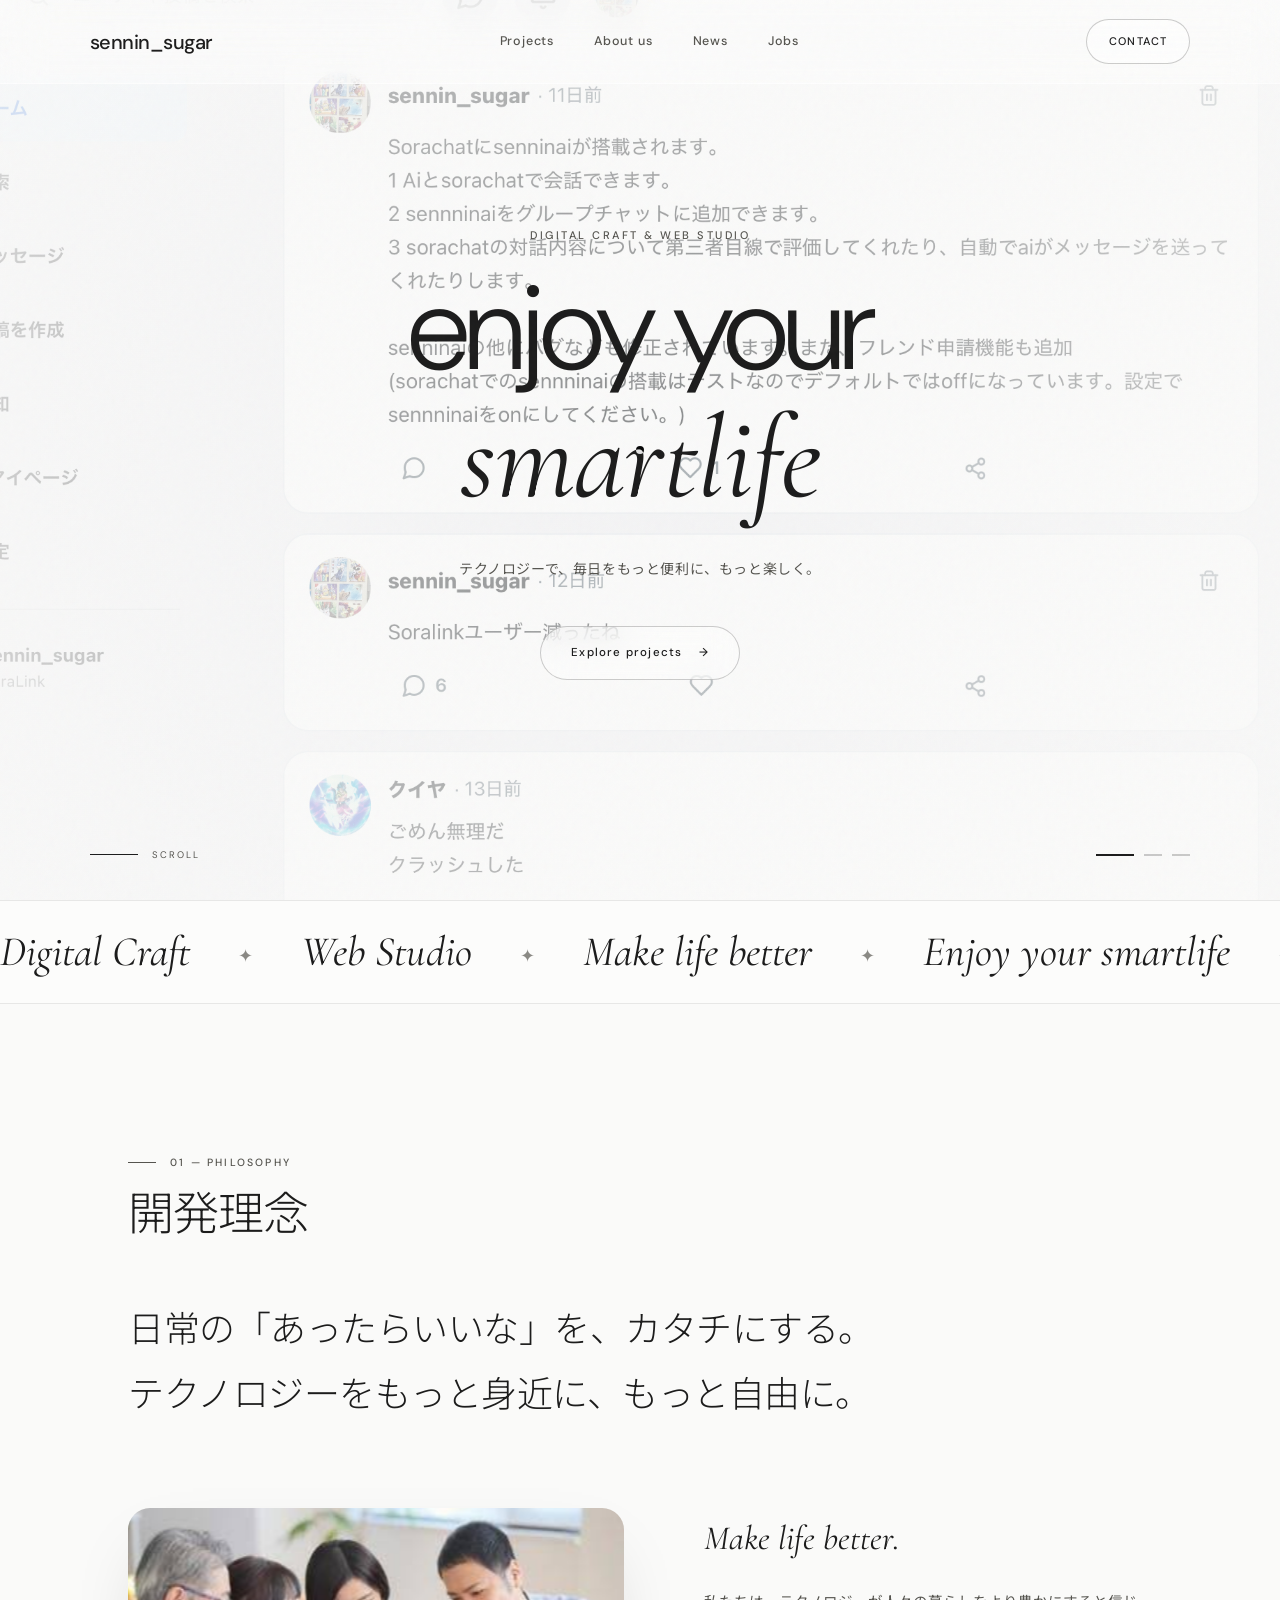
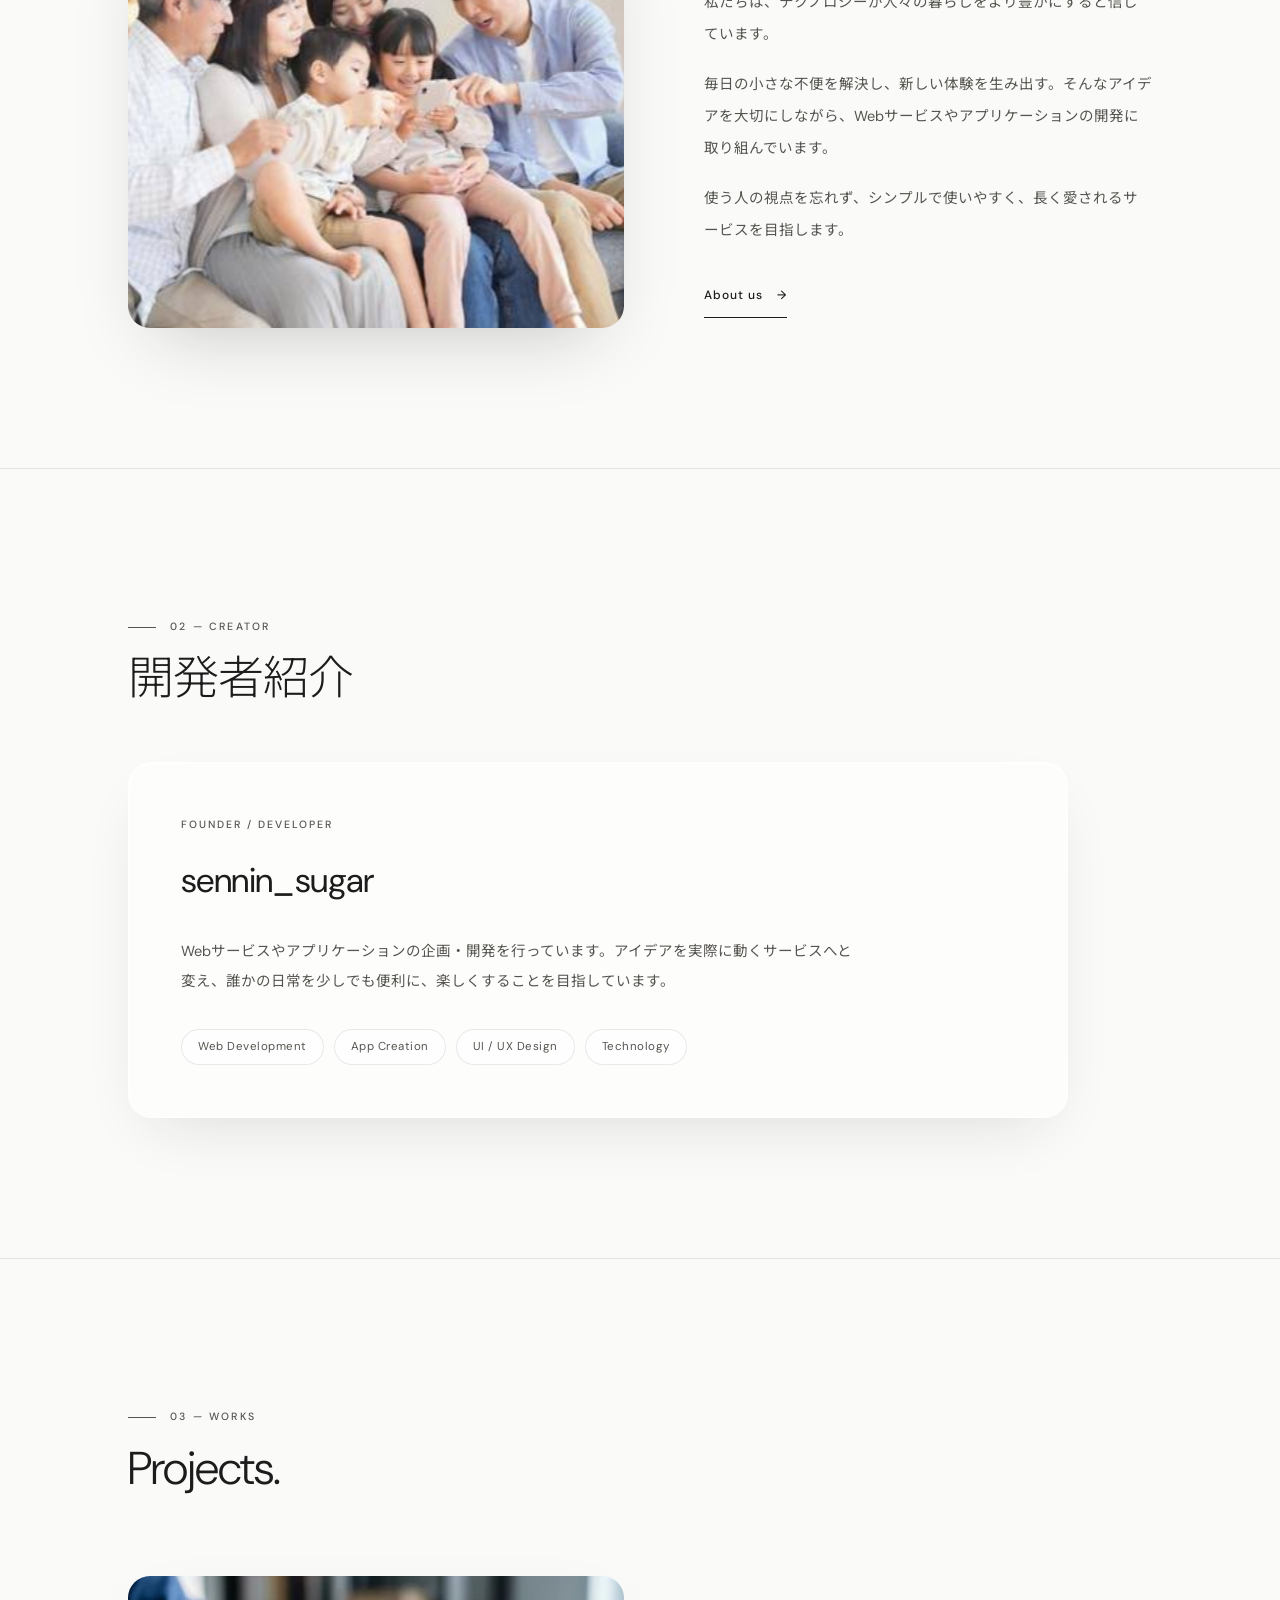
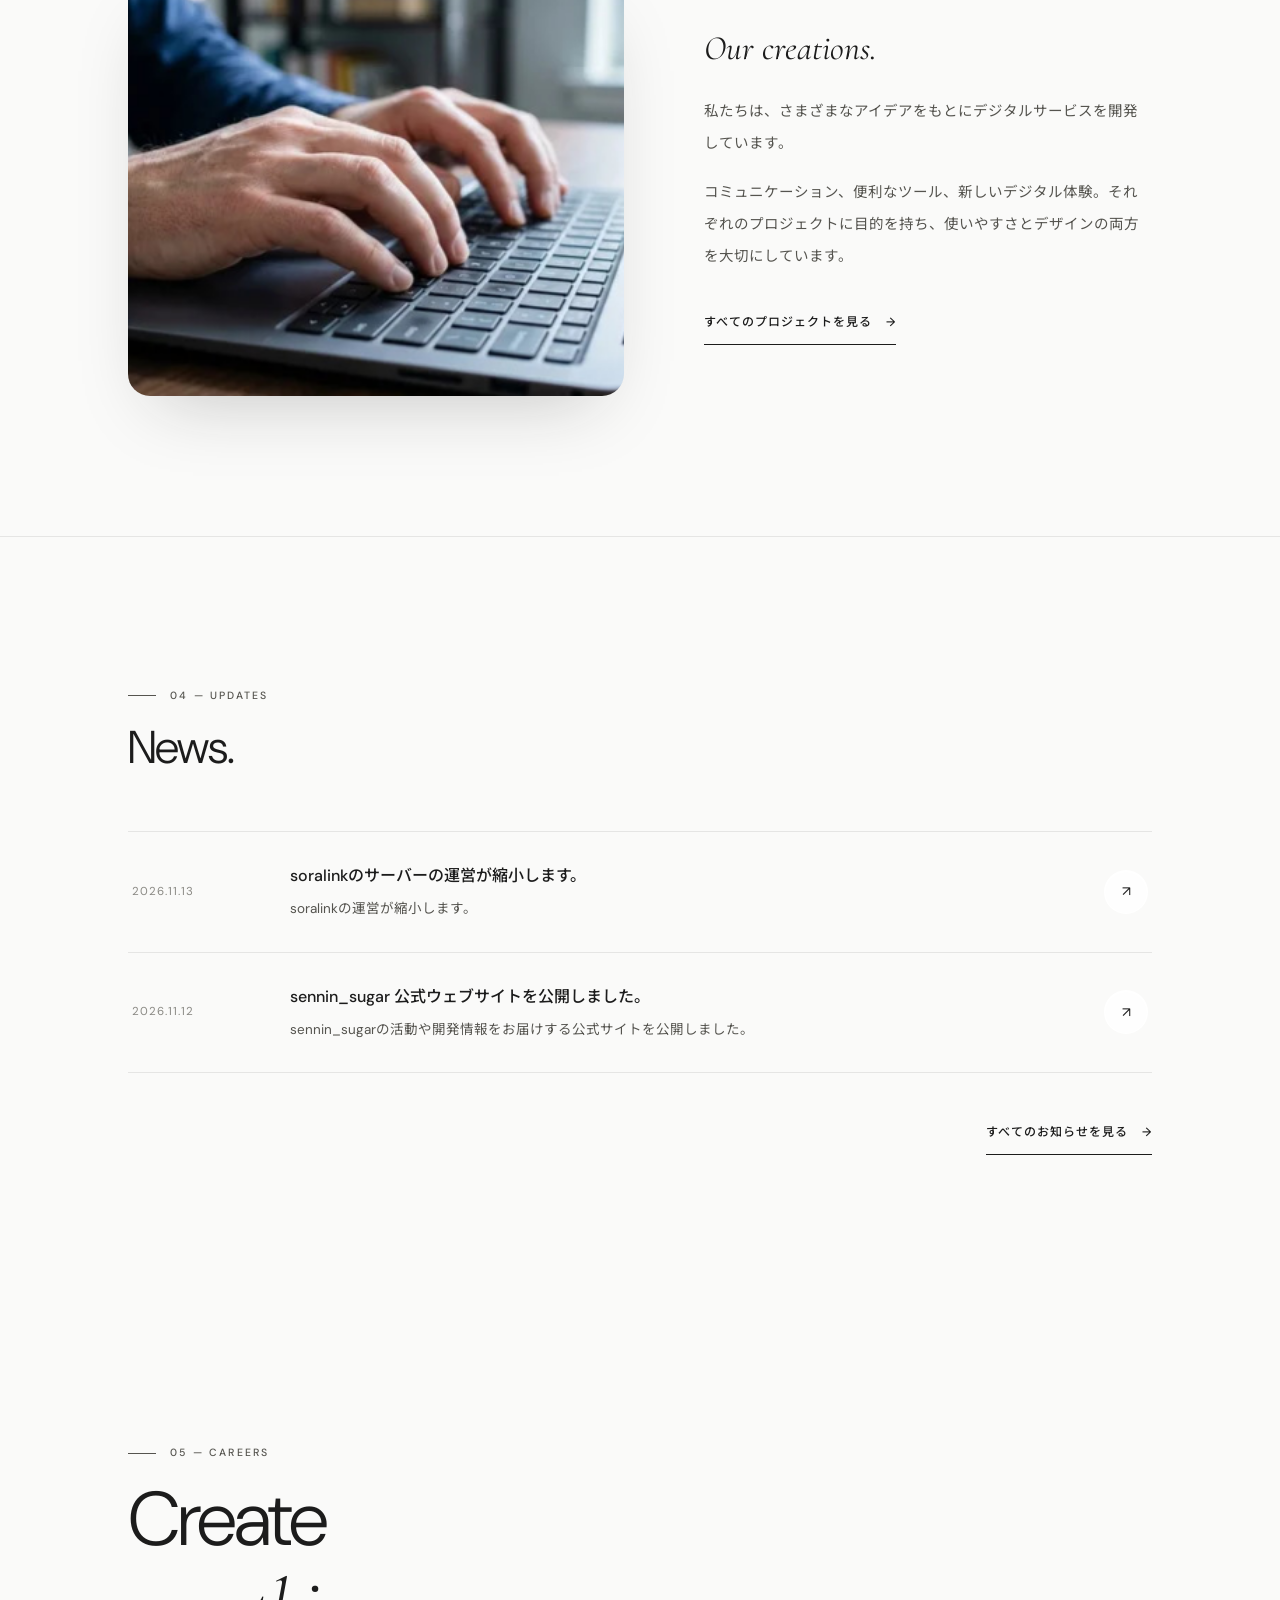
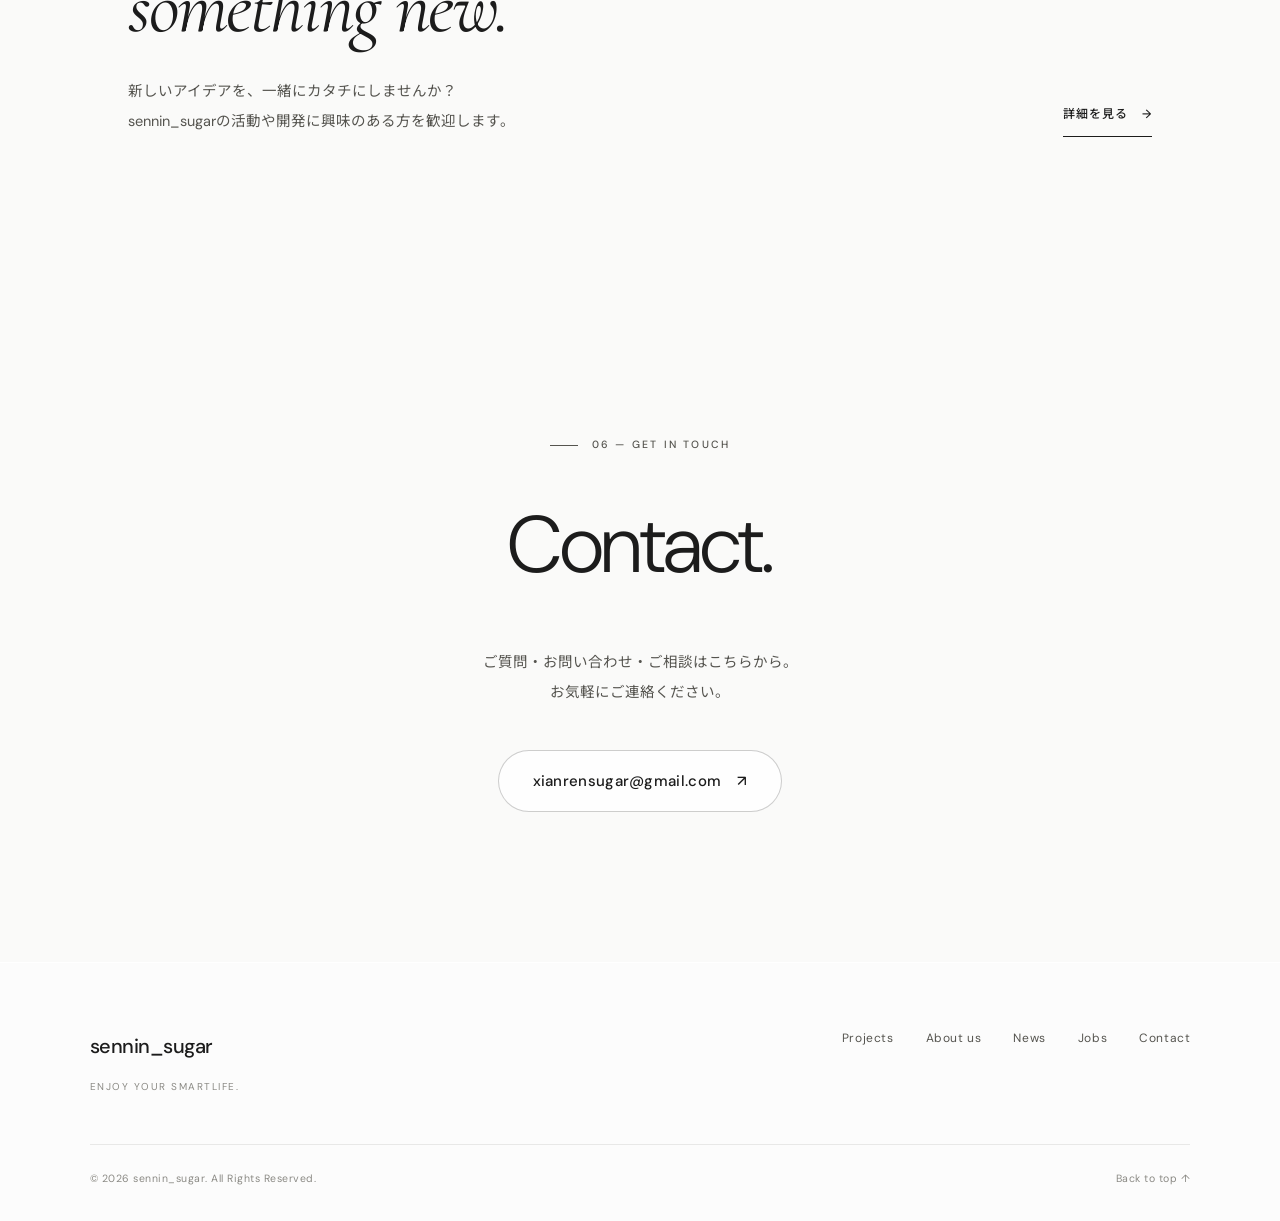
==== commit c39a7cbf: "Update index.html" ====
--- a/index.html
+++ b/index.html
@@ -42,7 +42,7 @@
 
 <section class="section jobs" id="jobs"><div class="jobs-inner"><div class="reveal r-left"><span class="section-label">05 — Careers</span><h2 class="jobs-title">Create<br><span>something new.</span></h2><p class="jobs-description">新しいアイデアを、一緒にカタチにしませんか？<br>sennin_sugarの活動や開発に興味のある方を歓迎します。</p></div><div class="reveal r-right delay-2"><a href="jobs.html" class="text-link">詳細を見る <span>→</span></a></div></div></section>
 
-<section class="section contact" id="contact"><div class="reveal"><span class="section-label">06 — Get in touch</span><h2>Contact.</h2><p>ご質問・お問い合わせ・ご相談はこちらから。<br>お気軽にご連絡ください。</p><a href="mailto:xianrensugar@ganil.com" class="contact-mail magnetic">xianrensugar@ganil.com <span>↗</span></a></div></section>
+<section class="section contact" id="contact"><div class="reveal"><span class="section-label">06 — Get in touch</span><h2>Contact.</h2><p>ご質問・お問い合わせ・ご相談はこちらから。<br>お気軽にご連絡ください。</p><a href="mailto:xianrensugar@gmail.com" class="contact-mail magnetic">xianrensugar@gmail.com <span>↗</span></a></div></section>
 </main>
 
 <footer><div class="footer-top"><div><a href="index.html" class="footer-logo">sennin_sugar</a><p class="footer-caption">ENJOY YOUR SMARTLIFE.</p></div>
